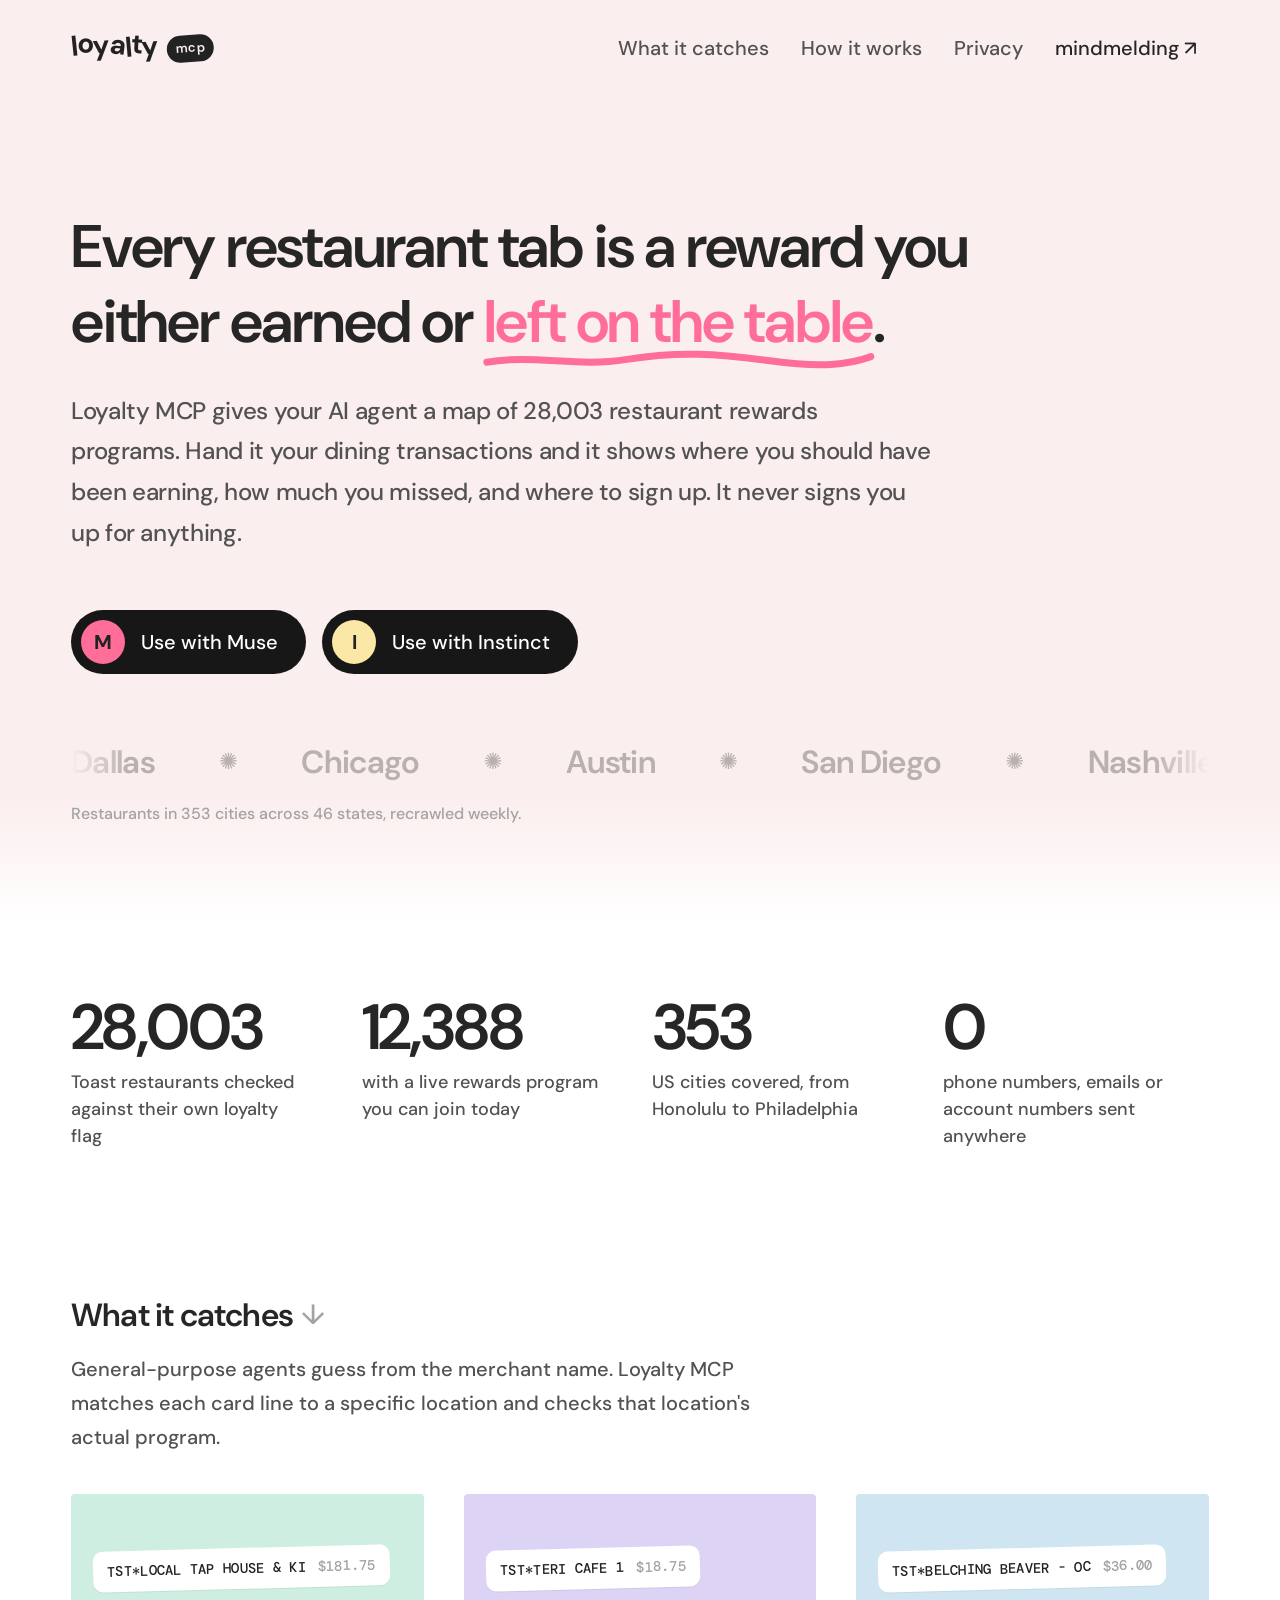
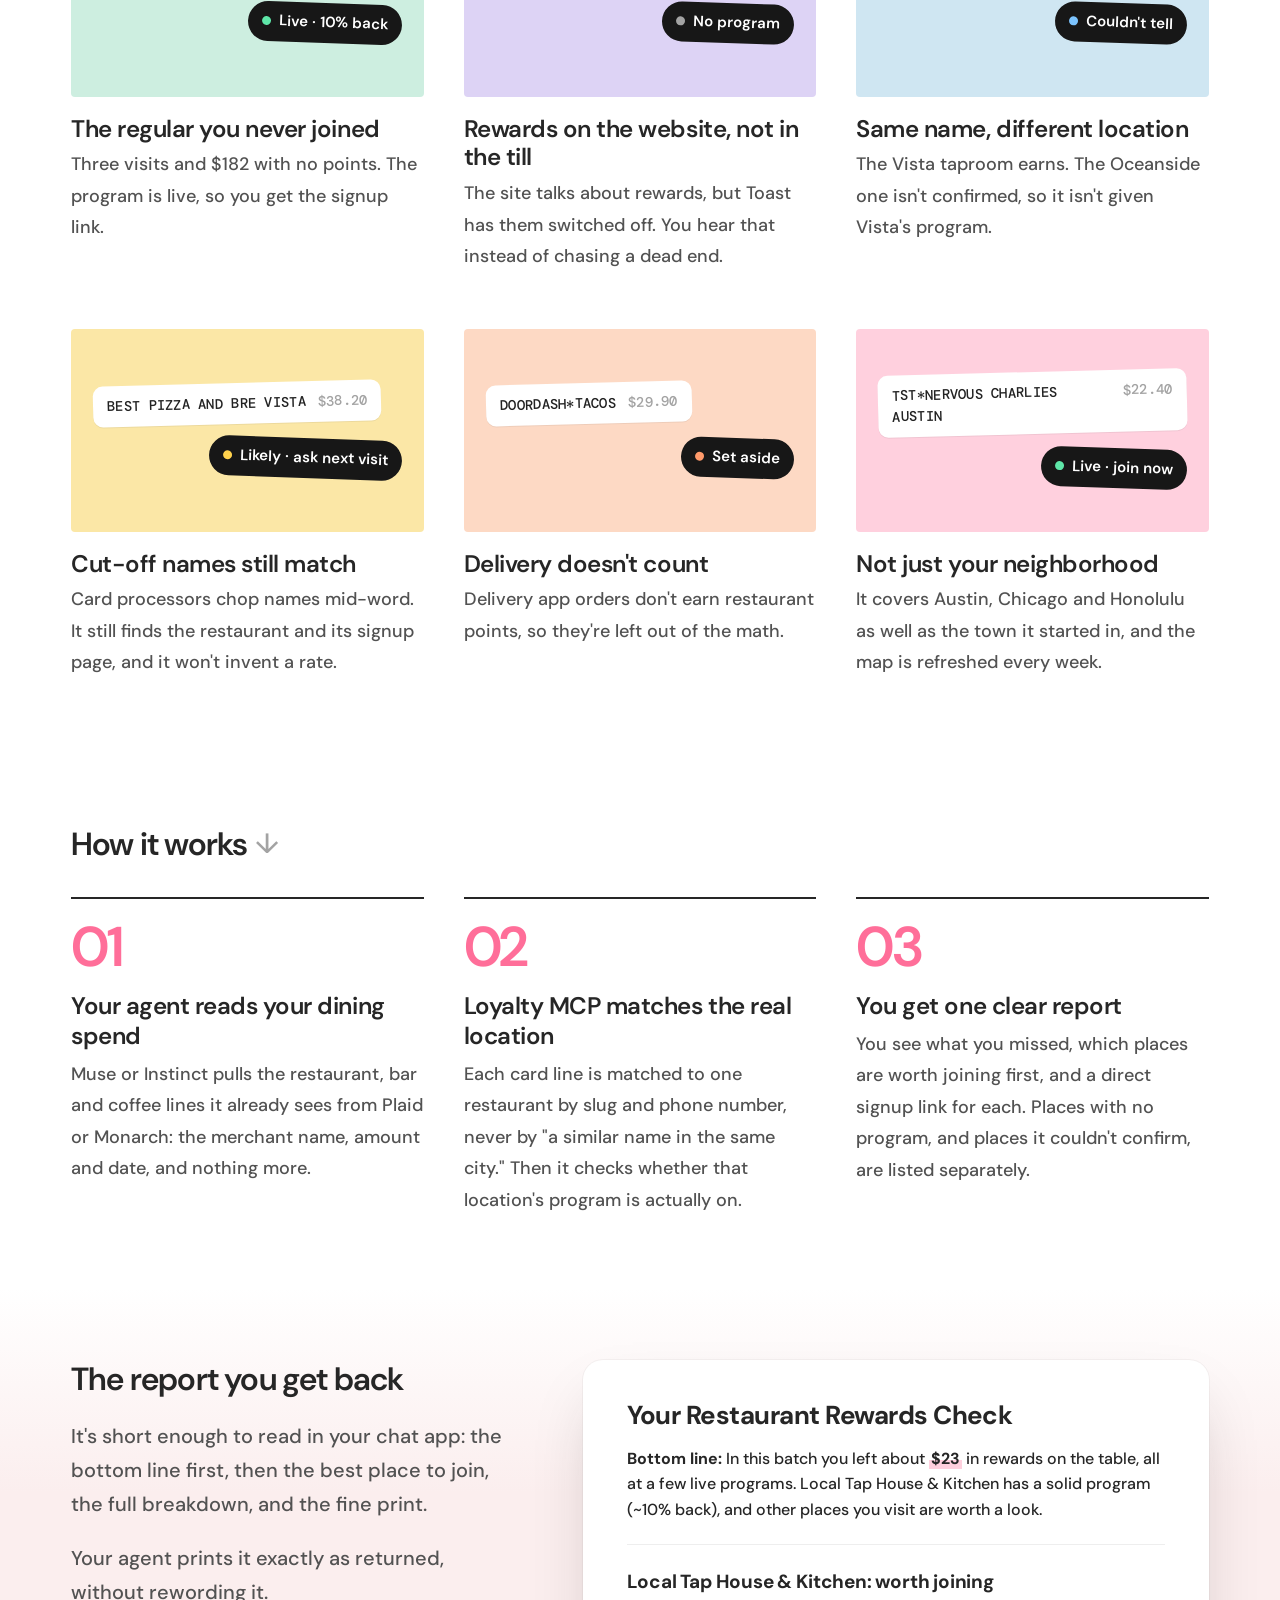
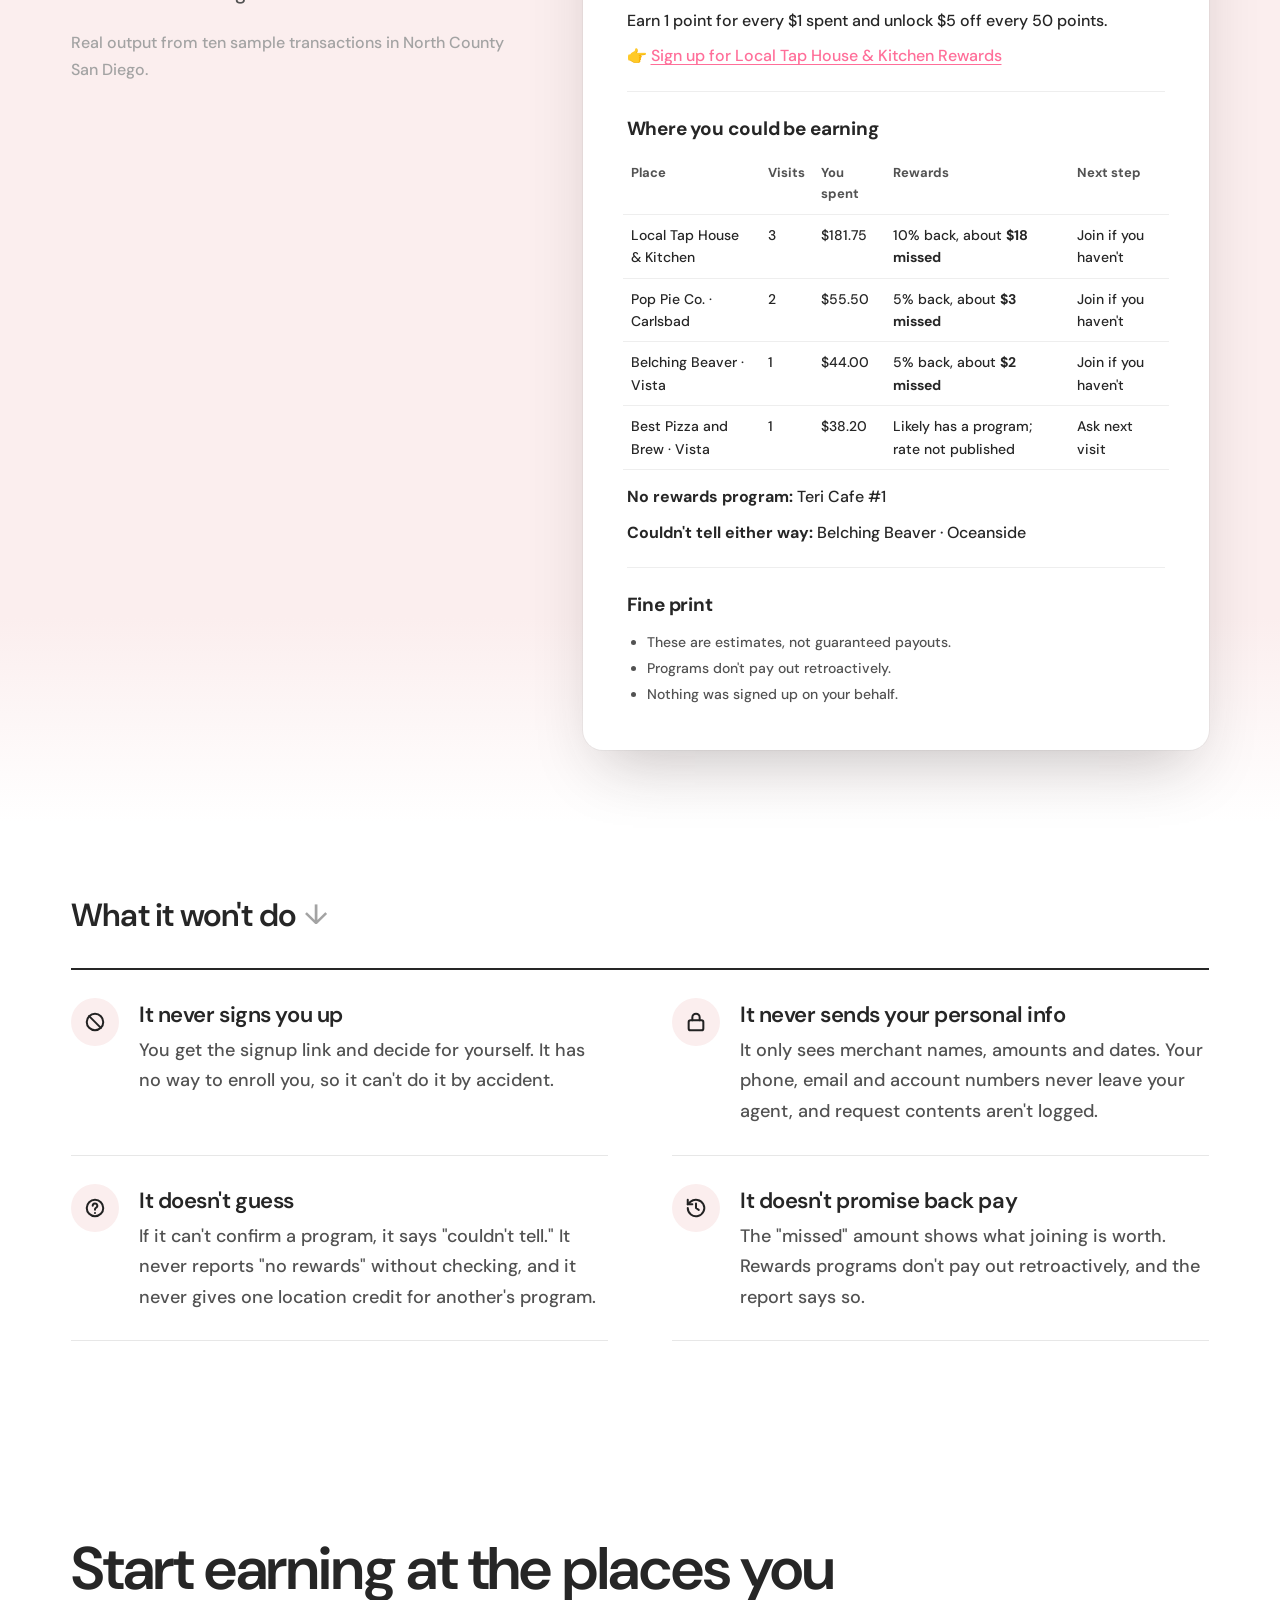
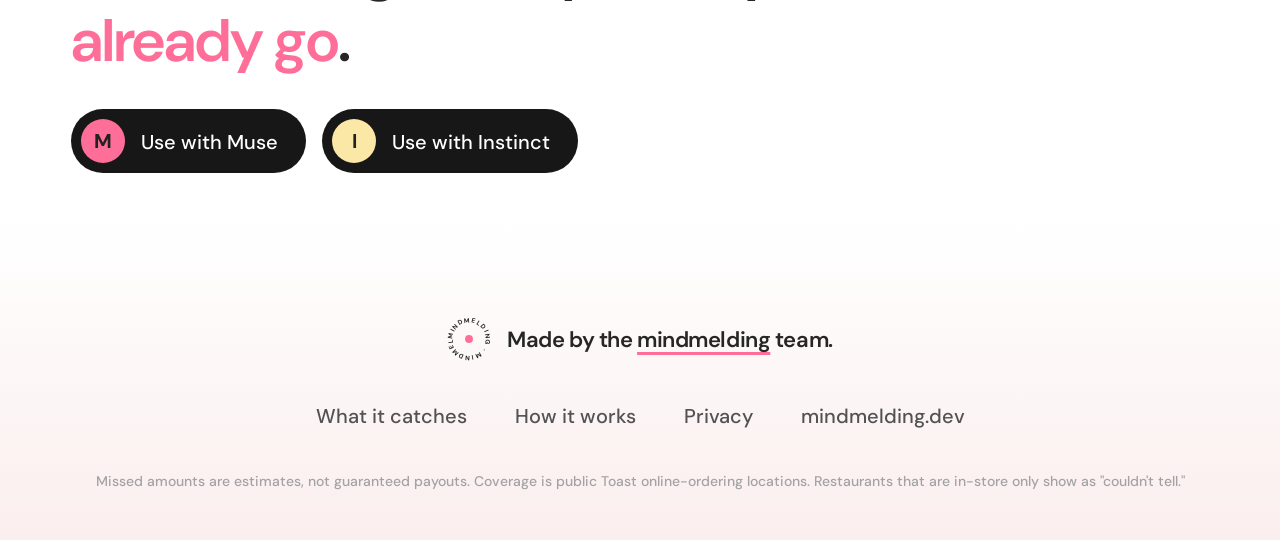
==== lmcp/index.html @ a3ae3e7c "Serve the Loyalty MCP marketing page at /lmcp Adds lmcp/index.html (copied from mindmelding/loyalty-" ====
<!DOCTYPE html>
<html lang="en">
<head>
<meta charset="UTF-8">
<meta name="viewport" content="width=device-width, initial-scale=1.0">
<title>Loyalty MCP · Find the rewards you're missing</title>
<meta name="description" content="Loyalty MCP lets Muse and Instinct check your restaurant spend against 28,003 rewards programs. You see what you missed and where to join, and nothing gets signed up for you.">
<meta property="og:type" content="website">
<meta property="og:title" content="Loyalty MCP · Find the rewards you're missing">
<meta property="og:description" content="Your AI agent checks your dining spend against 28,003 restaurant rewards programs and tells you where you should have been earning.">
<meta property="og:site_name" content="Loyalty MCP by mindmelding">
<meta name="twitter:card" content="summary">
<link rel="icon" href="data:image/svg+xml,%3Csvg xmlns='http://www.w3.org/2000/svg' viewBox='0 0 64 64'%3E%3Ccircle cx='32' cy='32' r='30' fill='%23ff6e99'/%3E%3Cpath d='M20 34l8 8 16-18' stroke='%23222' stroke-width='6' fill='none' stroke-linecap='round' stroke-linejoin='round'/%3E%3C/svg%3E">
<link rel="preconnect" href="https://fonts.googleapis.com">
<link rel="preconnect" href="https://fonts.gstatic.com" crossorigin>
<link href="https://fonts.googleapis.com/css2?family=DM+Mono:wght@500&family=DM+Sans:opsz,wght@9..40,400;9..40,500;9..40,600;9..40,700&display=swap" rel="stylesheet">
<style>
  :root {
    --blush: #fbeeee;
    --hotpink: #ff6e99;
    --ink: #222222;
    --ink-900: #171717;
    --ink-800: #262626;
    --ink-600: #525252;
    --ink-400: #a3a3a3;
    --paper: #ffffff;
    --mint: #cdeee0;
    --lilac: #ddd3f5;
    --sky: #cfe6f2;
    --butter: #fbe7a6;
    --peach: #fdd9c4;
    --rose: #ffd0de;
    --wrap: 1170px;
    --radius-card: 20px;
    --ease: cubic-bezier(.2, .7, .2, 1);
  }

  *, *::before, *::after { box-sizing: border-box; }
  html { -webkit-text-size-adjust: 100%; scroll-behavior: smooth; }
  body {
    margin: 0;
    font-family: "DM Sans", system-ui, sans-serif;
    font-weight: 500;
    line-height: 1.5;
    color: var(--ink-600);
    background: var(--paper);
    min-height: 100vh;
    display: flex;
    flex-direction: column;
    overflow-x: hidden;
  }
  h1, h2, h3, h4, p, ul, ol, figure { margin: 0; }
  ul, ol { padding: 0; list-style: none; }
  a { color: inherit; text-decoration: none; }
  button { font: inherit; color: inherit; background: none; border: 0; padding: 0; cursor: pointer; }
  img, svg { display: block; }
  :focus-visible { outline: 3px solid var(--hotpink); outline-offset: 3px; border-radius: 6px; }

  .wrap { width: 100%; max-width: var(--wrap); margin: 0 auto; padding: 0 16px; }
  .sr-only { position: absolute; width: 1px; height: 1px; overflow: hidden; clip: rect(0 0 0 0); white-space: nowrap; }

  /* ---------- Header ---------- */
  .site-header { background: var(--blush); position: relative; z-index: 10; }
  .site-header .wrap { display: flex; justify-content: space-between; align-items: center; padding-top: 32px; padding-bottom: 32px; }

  .brand { display: inline-flex; align-items: baseline; gap: 10px; color: var(--ink); }
  .brand-word { display: inline-flex; font-weight: 700; font-size: 28px; letter-spacing: -0.03em; line-height: 1; }
  .brand-word span { display: inline-block; transition: transform .35s var(--ease); }
  .brand-word span:nth-child(1) { transform: rotate(-6deg) translateY(1px); }
  .brand-word span:nth-child(2) { transform: rotate(4deg) translateY(-2px); }
  .brand-word span:nth-child(3) { transform: rotate(-3deg); }
  .brand-word span:nth-child(4) { transform: rotate(7deg) translateY(-1px); }
  .brand-word span:nth-child(5) { transform: rotate(-5deg) translateY(2px); }
  .brand-word span:nth-child(6) { transform: rotate(3deg) translateY(-2px); }
  .brand-word span:nth-child(7) { transform: rotate(-4deg); }
  .brand:hover .brand-word span { transform: none; }
  .brand-tag {
    font-size: 13px; font-weight: 600; letter-spacing: .02em;
    background: var(--ink); color: var(--blush);
    padding: 3px 9px 4px; border-radius: 999px; transform: rotate(-4deg) translateY(-3px);
  }

  .nav ul { display: flex; gap: 8px; }
  .nav a { display: block; font-size: 20px; line-height: 1.6; padding: 0 12px; transition: color .2s; }
  .nav a:hover { color: var(--ink-800); }
  .nav .nav-mm { color: var(--ink-800); }
  @media (max-width: 860px) {
    .nav li:not(.keep) { display: none; }
    .nav a { font-size: 18px; padding: 0 4px; }
    .brand-word { font-size: 24px; }
  }

  /* ---------- Hero ---------- */
  .hero {
    background: linear-gradient(to bottom, var(--blush), var(--blush) 85%, var(--paper));
    color: var(--ink-900);
    padding: 48px 0 64px;
  }
  @media (min-width: 768px) { .hero { padding: 112px 0 96px; } }

  .hero h1 {
    font-size: clamp(34px, 5.4vw, 60px);
    font-weight: 600;
    color: var(--ink-800);
    line-height: 1.25;
    letter-spacing: -0.02em;
    margin-bottom: 24px;
    max-width: 1020px;
  }
  .pink { color: var(--hotpink); }
  .squiggle { position: relative; white-space: nowrap; }
  .squiggle svg { position: absolute; left: 0; right: 0; bottom: -0.12em; width: 100%; height: .28em; overflow: visible; }
  .squiggle path { stroke: var(--hotpink); stroke-width: 5; fill: none; stroke-linecap: round; stroke-dasharray: 600; stroke-dashoffset: 600; animation: draw 1.4s .6s var(--ease) forwards; }
  @keyframes draw { to { stroke-dashoffset: 0; } }

  .hero-lede {
    font-size: clamp(18px, 2vw, 24px);
    line-height: 1.7;
    letter-spacing: -0.015em;
    color: var(--ink-600);
    max-width: 860px;
    margin-bottom: 48px;
  }
  @media (min-width: 768px) { .hero h1 { margin-bottom: 32px; } .hero-lede { margin-bottom: 56px; } }

  .cta-row { display: flex; flex-wrap: wrap; gap: 16px; }

  /* Pill button with a round badge. On hover an arrow slides through the badge. */
  .pill {
    display: inline-flex; align-items: center;
    background: var(--ink-900); color: #fff;
    font-size: 20px; line-height: 1;
    padding: 10px 28px 10px 10px;
    border-radius: 999px;
    transition: background-color .2s, transform .2s var(--ease);
  }
  .pill:hover { background: var(--ink-800); }
  .pill:active { transform: scale(.98); }
  .pill-badge {
    position: relative; overflow: hidden;
    width: 44px; height: 44px; border-radius: 999px;
    display: grid; place-items: center;
    font-weight: 700; font-size: 20px; color: var(--ink);
    background: var(--hotpink);
    transition: background-color .3s ease;
    flex-shrink: 0;
  }
  .pill-badge.alt { background: var(--butter); }
  .pill-badge .letter { transition: opacity .25s, transform .3s var(--ease); }
  .pill-badge .arrow {
    position: absolute; top: 50%; left: -20px; transform: translateY(-50%);
    opacity: 0; transition: opacity .3s, left .3s var(--ease);
  }
  .pill-label { margin-left: 16px; margin-top: 1px; }
  @media (hover: hover) {
    .pill:hover .pill-badge { background: #fff; }
    .pill:hover .letter { opacity: 0; transform: translateX(16px); }
    .pill:hover .arrow { opacity: 1; left: 50%; transform: translate(-50%, -50%); }
  }
  .pill.ghost { background: transparent; color: var(--ink-800); box-shadow: inset 0 0 0 2px var(--ink-800); }
  .pill.ghost:hover { background: var(--ink-900); color: #fff; }

  /* ---------- Marquee ---------- */
  .marquee {
    margin-top: 64px;
    overflow: hidden;
    -webkit-mask-image: linear-gradient(to right, transparent, #000 5%, #000 95%, transparent);
            mask-image: linear-gradient(to right, transparent, #000 5%, #000 95%, transparent);
  }
  .marquee-track { display: flex; width: max-content; animation: marquee 60s linear infinite; }
  .marquee:hover .marquee-track { animation-play-state: paused; }
  .marquee-item {
    display: flex; align-items: center; gap: 64px; padding-right: 64px;
    font-size: clamp(22px, 2.6vw, 32px); font-weight: 600; letter-spacing: -0.02em;
    color: var(--ink); opacity: .3; white-space: nowrap;
  }
  .marquee-item::after { content: "✺"; font-size: .7em; }
  @keyframes marquee { to { transform: translateX(-50%); } }
  .marquee-caption { margin-top: 16px; font-size: 16px; color: var(--ink-400); }

  /* ---------- Section scaffolding ---------- */
  section { scroll-margin-top: 24px; }
  .section { padding: 48px 0; }
  @media (min-width: 768px) { .section { padding: 72px 0; } }
  .section-head { display: flex; align-items: center; margin-bottom: 32px; }
  .section-head h2, .h2 {
    font-size: clamp(28px, 3vw, 32px); font-weight: 600; color: var(--ink-800);
    line-height: 1.2; letter-spacing: -0.025em;
  }
  .bounce { font-size: 28px; color: var(--ink-400); margin-left: 8px; animation: arrow-bounce 1.5s infinite ease-in-out; }
  @keyframes arrow-bounce {
    0%, 10% { transform: translateY(0); } 25% { transform: translateY(-6px); } 40% { transform: translateY(3px); }
    55% { transform: translateY(-2px); } 65% { transform: translateY(1px); } 75%, 100% { transform: translateY(0); }
  }
  .section-sub { font-size: 20px; line-height: 1.7; max-width: 720px; margin: -16px 0 40px; }

  /* ---------- Stats ---------- */
  .stats { display: grid; grid-template-columns: repeat(2, 1fr); gap: 32px 24px; }
  @media (min-width: 900px) { .stats { grid-template-columns: repeat(4, 1fr); } }
  .stat-num { font-size: clamp(40px, 5vw, 64px); font-weight: 600; letter-spacing: -0.04em; color: var(--ink-800); line-height: 1.05; font-variant-numeric: tabular-nums; }
  .stat-num .pink { font-size: .6em; vertical-align: .55em; margin-left: 2px; }
  .stat-label { font-size: 18px; line-height: 1.5; margin-top: 8px; max-width: 240px; }

  /* ---------- Catch grid ---------- */
  .grid { display: grid; grid-template-columns: 1fr; gap: 56px 40px; }
  @media (min-width: 560px) { .grid { grid-template-columns: repeat(2, 1fr); } }
  @media (min-width: 960px) { .grid { grid-template-columns: repeat(3, 1fr); } }

  .card-art {
    aspect-ratio: 2 / 1.15;
    border-radius: 4px;
    padding: 22px;
    display: flex; flex-direction: column; justify-content: center; gap: 14px;
    margin-bottom: 18px;
    transition: transform .2s ease-in-out, box-shadow .2s ease-in-out;
    position: relative; overflow: hidden;
  }
  @media (min-width: 768px) and (hover: hover) {
    .card:hover .card-art { transform: rotate(-3deg) scale(1.08); box-shadow: 0 25px 50px -12px rgba(0,0,0,.25); }
  }
  .bg-mint { background: var(--mint); } .bg-lilac { background: var(--lilac); } .bg-sky { background: var(--sky); }
  .bg-butter { background: var(--butter); } .bg-peach { background: var(--peach); } .bg-rose { background: var(--rose); }

  .swipe {
    font-family: "DM Mono", ui-monospace, monospace; font-size: 14px; letter-spacing: .02em;
    background: #fff; color: var(--ink); padding: 10px 14px; border-radius: 10px;
    box-shadow: 0 1px 0 rgba(0,0,0,.06);
    display: flex; justify-content: space-between; gap: 12px; align-self: flex-start; max-width: 100%;
    transform: rotate(-1.5deg);
  }
  .swipe .amt { color: var(--ink-400); }
  .verdict {
    align-self: flex-end;
    display: inline-flex; align-items: center; gap: 8px;
    background: var(--ink-900); color: #fff; font-size: 15px; font-weight: 600;
    padding: 8px 14px 9px; border-radius: 999px; transform: rotate(2deg);
  }
  .dot { width: 9px; height: 9px; border-radius: 99px; background: var(--hotpink); flex-shrink: 0; }
  .dot.live { background: #5ee6a8; } .dot.off { background: #a3a3a3; } .dot.unknown { background: #7cc4ff; }
  .dot.inferred { background: #ffd24d; } .dot.skip { background: #ff9a6b; }

  .card h3 { font-size: 24px; font-weight: 600; color: var(--ink-800); line-height: 1.2; letter-spacing: -0.02em; margin-bottom: 6px; }
  .card p { font-size: 18px; line-height: 1.75; }

  /* ---------- How it works ---------- */
  .steps { display: grid; gap: 40px; grid-template-columns: 1fr; counter-reset: step; }
  @media (min-width: 900px) { .steps { grid-template-columns: repeat(3, 1fr); } }
  .step { border-top: 2px solid var(--ink-800); padding-top: 20px; }
  .step-n { font-size: 56px; font-weight: 600; color: var(--hotpink); letter-spacing: -0.04em; line-height: 1; margin-bottom: 16px; }
  .step h3 { font-size: 24px; font-weight: 600; color: var(--ink-800); letter-spacing: -0.02em; margin-bottom: 8px; line-height: 1.25; }
  .step p { font-size: 18px; line-height: 1.75; }

  /* ---------- Report preview ---------- */
  .report-band { background: linear-gradient(to bottom, var(--paper), var(--blush) 18%, var(--blush) 82%, var(--paper)); }
  .report-layout { display: grid; gap: 48px; align-items: start; grid-template-columns: 1fr; }
  .report-layout > * { min-width: 0; }
  @media (min-width: 980px) { .report-layout { grid-template-columns: 5fr 7fr; gap: 64px; } }
  .report-copy .h2 { margin-bottom: 20px; }
  .report-copy p { font-size: 20px; line-height: 1.7; margin-bottom: 20px; }
  .report-copy .note { font-size: 16px; color: var(--ink-400); }
  @media (min-width: 980px) { .report-copy { position: sticky; top: 40px; } }

  .paper {
    background: #fff; border-radius: var(--radius-card);
    padding: 28px 24px; color: var(--ink-800);
    box-shadow: 0 30px 60px -20px rgba(34,34,34,.25), 0 0 0 1px rgba(34,34,34,.04);
    transform: rotate(1deg);
    font-size: 16px; line-height: 1.6;
  }
  @media (min-width: 640px) { .paper { padding: 40px 44px; } }
  .paper h4 { font-size: 26px; font-weight: 700; letter-spacing: -0.02em; margin-bottom: 14px; line-height: 1.2; }
  .paper h5 { font-size: 19px; font-weight: 700; margin: 0 0 10px; letter-spacing: -0.01em; }
  .paper p { margin-bottom: 10px; }
  .paper hr { border: 0; border-top: 1px solid #eee; margin: 22px 0; }
  .paper a { color: var(--hotpink); text-decoration: underline; text-underline-offset: 3px; }
  .paper ul { list-style: disc; padding-left: 20px; }
  .paper li { margin-bottom: 4px; }
  .paper .muted { color: var(--ink-600); font-size: 14px; }
  .table-scroll { overflow-x: auto; margin: 0 -4px 14px; }
  .paper table { border-collapse: collapse; width: 100%; font-size: 14px; min-width: 520px; }
  .paper th, .paper td { text-align: left; padding: 9px 8px; border-bottom: 1px solid #eee; vertical-align: top; }
  .paper th { font-weight: 700; color: var(--ink-600); font-size: 13px; }
  .paper td.num { font-variant-numeric: tabular-nums; white-space: nowrap; }
  .hl { background: linear-gradient(transparent 55%, var(--rose) 55%); padding: 0 2px; }

  /* ---------- Principles ---------- */
  .principles { display: grid; grid-template-columns: 1fr; gap: 0; border-top: 2px solid var(--ink-800); }
  @media (min-width: 800px) { .principles { grid-template-columns: repeat(2, 1fr); column-gap: 64px; } }
  .principle { display: flex; gap: 20px; padding: 28px 0; border-bottom: 1px solid #e7e7e7; }
  .principle-icon {
    width: 48px; height: 48px; border-radius: 999px; flex-shrink: 0;
    display: grid; place-items: center; background: var(--blush); color: var(--ink);
  }
  .principle h3 { font-size: 22px; font-weight: 600; color: var(--ink-800); letter-spacing: -0.02em; margin-bottom: 4px; }
  .principle p { font-size: 18px; line-height: 1.7; }

  /* ---------- Closing CTA ---------- */
  .closing { text-align: left; padding: 72px 0 32px; }
  @media (min-width: 768px) { .closing { padding: 120px 0 48px; } }
  .closing h2 {
    font-size: clamp(34px, 5.4vw, 60px); font-weight: 600; color: var(--ink-800);
    line-height: 1.2; letter-spacing: -0.02em; margin-bottom: 32px; max-width: 900px;
  }

  /* ---------- Footer ---------- */
  .site-footer { background: linear-gradient(to bottom, var(--paper), var(--blush)); padding: 96px 0 48px; margin-top: auto; }
  .made-by { display: flex; align-items: center; gap: 16px; flex-wrap: wrap; margin-bottom: 40px; }
  @media (min-width: 768px) { .made-by { justify-content: center; } }
  .spin { animation: spin 15s linear infinite; }
  @keyframes spin { to { transform: rotate(360deg); } }
  .made-by p { font-size: 22px; color: var(--ink-800); font-weight: 600; letter-spacing: -0.02em; }
  .made-by a { text-decoration: underline; text-decoration-color: var(--hotpink); text-decoration-thickness: 3px; text-underline-offset: 5px; transition: color .2s; }
  .made-by a:hover { color: var(--hotpink); }
  .foot-links { display: flex; flex-direction: column; gap: 20px; }
  @media (min-width: 768px) { .foot-links { flex-direction: row; justify-content: center; gap: 0; } }
  .foot-links a { font-size: 20px; transition: color .2s; }
  @media (min-width: 768px) { .foot-links a { padding: 0 24px; } }
  .foot-links a:hover { color: #000; }
  .fine { margin-top: 40px; font-size: 14px; color: var(--ink-400); }
  @media (min-width: 768px) { .fine { text-align: center; } }

  /* ---------- Scroll to top ---------- */
  .to-top {
    position: fixed; bottom: 32px; right: 32px; z-index: 20;
    width: 48px; height: 48px; border-radius: 999px;
    background: #000; color: #e5e5e5;
    display: grid; place-items: center;
    opacity: 0; pointer-events: none; transform: translateY(8px);
    transition: opacity .3s, transform .3s var(--ease), box-shadow .2s, color .2s;
  }
  .to-top.show { opacity: 1; pointer-events: auto; transform: none; }
  .to-top:hover { color: #fff; box-shadow: 0 4px 6px -1px rgba(0,0,0,.25); }
  @media (max-width: 600px) { .to-top { bottom: 16px; right: 16px; } }

  /* ---------- Modal ---------- */
  dialog.modal {
    width: min(640px, calc(100vw - 32px));
    max-height: calc(100vh - 48px);
    padding: 0; border: 0; border-radius: 28px;
    background: var(--blush); color: var(--ink-600);
    box-shadow: 0 40px 80px -20px rgba(0,0,0,.45);
    overflow: auto;
  }
  dialog.modal::backdrop { background: rgba(23,23,23,.55); backdrop-filter: blur(3px); }
  dialog.modal[open] { animation: pop .35s var(--ease); }
  dialog.modal[open]::backdrop { animation: fade .3s ease; }
  @keyframes pop { from { opacity: 0; transform: translateY(24px) scale(.97); } }
  @keyframes fade { from { opacity: 0; } }

  .modal-inner { padding: 28px 22px 26px; position: relative; }
  @media (min-width: 640px) { .modal-inner { padding: 40px 40px 36px; } }
  .modal-close {
    position: absolute; top: 18px; right: 18px;
    width: 44px; height: 44px; border-radius: 999px;
    background: var(--ink-900); color: #fff; display: grid; place-items: center;
    transition: transform .3s var(--ease), background-color .2s;
  }
  .modal-close:hover { transform: rotate(90deg); background: var(--ink-800); }
  .modal-kicker { display: inline-flex; align-items: center; gap: 12px; margin-bottom: 18px; padding-right: 52px; }
  .modal-kicker .pill-badge { width: 40px; height: 40px; font-size: 18px; }
  .modal-kicker span.k { font-size: 16px; font-weight: 600; color: var(--ink-600); }
  .modal h2 { font-size: clamp(30px, 5vw, 40px); font-weight: 600; color: var(--ink-800); letter-spacing: -0.025em; line-height: 1.15; margin-bottom: 12px; padding-right: 48px; }
  .modal-lede { font-size: 18px; line-height: 1.7; margin-bottom: 24px; }
  .modal-steps { display: grid; gap: 10px; margin-bottom: 24px; counter-reset: ms; }
  .modal-steps li { display: flex; gap: 12px; align-items: baseline; font-size: 17px; line-height: 1.5; color: var(--ink-800); }
  .modal-steps li::before {
    counter-increment: ms; content: counter(ms);
    width: 26px; height: 26px; border-radius: 99px; flex-shrink: 0;
    display: inline-grid; place-items: center; font-size: 14px; font-weight: 700;
    background: var(--hotpink); color: var(--ink); transform: translateY(-1px);
  }
  .prompt-box {
    background: #fff; border-radius: 18px; padding: 18px 18px 16px;
    box-shadow: 0 0 0 1px rgba(34,34,34,.06);
    margin-bottom: 20px;
  }
  .prompt-head { display: flex; justify-content: space-between; align-items: center; margin-bottom: 10px; }
  .prompt-head span { font-size: 13px; font-weight: 600; letter-spacing: .06em; text-transform: uppercase; color: var(--ink-400); }
  .prompt-text {
    font-family: "DM Mono", ui-monospace, monospace; font-size: 14px; line-height: 1.7;
    color: var(--ink-800); white-space: pre-wrap; margin: 0;
    max-height: 220px; overflow: auto;
  }
  .modal-actions { display: flex; flex-wrap: wrap; gap: 12px; align-items: center; }
  .modal-actions .pill { font-size: 18px; }
  .copy-status { font-size: 15px; color: var(--ink-600); min-height: 1.5em; }
  .pill.copied .pill-badge { background: #5ee6a8; }
  .modal-foot { margin-top: 20px; font-size: 14px; color: var(--ink-400); line-height: 1.6; }

  /* ---------- Reveal on scroll ---------- */
  .js .reveal { opacity: 0; transform: translateY(24px); transition: opacity .8s var(--ease), transform .8s var(--ease); }
  .js .reveal.in { opacity: 1; transform: none; }

  @media (prefers-reduced-motion: reduce) {
    *, *::before, *::after { animation-duration: .01ms !important; animation-iteration-count: 1 !important; transition-duration: .01ms !important; }
    .marquee-track { animation: none; }
    .squiggle path { stroke-dashoffset: 0; }
    .js .reveal { opacity: 1; transform: none; }
  }
</style>
</head>
<body>
<script>document.documentElement.classList.add('js');</script>

<header class="site-header">
  <div class="wrap">
    <a href="./" class="brand" aria-label="Loyalty MCP home">
      <span class="brand-word" aria-hidden="true"><span>l</span><span>o</span><span>y</span><span>a</span><span>l</span><span>t</span><span>y</span></span>
      <span class="brand-tag">mcp</span>
    </a>
    <nav class="nav" aria-label="Main">
      <ul>
        <li><a href="#catches">What it catches</a></li>
        <li><a href="#how">How it works</a></li>
        <li><a href="#promises">Privacy</a></li>
        <li class="keep"><a class="nav-mm" href="https://mindmelding.dev" target="_blank" rel="noopener">mindmelding ↗</a></li>
      </ul>
    </nav>
  </div>
</header>

<main>
  <!-- Hero -->
  <section class="hero">
    <div class="wrap">
      <h1 class="reveal">
        Every restaurant tab is a reward you either earned or
        <span class="pink squiggle">left on the table<svg viewBox="0 0 300 12" preserveAspectRatio="none" aria-hidden="true"><path d="M2 8 C 40 2, 70 12, 110 6 S 180 2, 220 7 S 280 10, 298 4"/></svg></span>.
      </h1>
      <p class="hero-lede reveal" style="transition-delay:.1s">
        Loyalty MCP gives your AI agent a map of 28,003 restaurant rewards programs. Hand it your dining transactions and it shows where you should have been earning, how much you missed, and where to sign up. It never signs you up for anything.
      </p>
      <div class="cta-row reveal" style="transition-delay:.2s">
        <button class="pill" type="button" data-agent="muse">
          <span class="pill-badge"><span class="letter">M</span><svg class="arrow" width="20" height="20" viewBox="0 0 24 24" fill="none" stroke="currentColor" stroke-width="2.5" stroke-linecap="round" stroke-linejoin="round" aria-hidden="true"><path d="M5 12h14M13 6l6 6-6 6"/></svg></span>
          <span class="pill-label">Use with Muse</span>
        </button>
        <button class="pill" type="button" data-agent="instinct">
          <span class="pill-badge alt"><span class="letter">I</span><svg class="arrow" width="20" height="20" viewBox="0 0 24 24" fill="none" stroke="currentColor" stroke-width="2.5" stroke-linecap="round" stroke-linejoin="round" aria-hidden="true"><path d="M5 12h14M13 6l6 6-6 6"/></svg></span>
          <span class="pill-label">Use with Instinct</span>
        </button>
      </div>

      <div class="marquee reveal" style="transition-delay:.3s" aria-hidden="true">
        <div class="marquee-track" id="marquee-track"></div>
      </div>
      <p class="marquee-caption reveal" style="transition-delay:.35s">Restaurants in 353 cities across 46 states, recrawled weekly.</p>
    </div>
  </section>

  <!-- Stats -->
  <section class="section" aria-label="Coverage">
    <div class="wrap">
      <div class="stats">
        <div class="reveal"><div class="stat-num">28,003</div><p class="stat-label">Toast restaurants checked against their own loyalty flag</p></div>
        <div class="reveal" style="transition-delay:.08s"><div class="stat-num">12,388</div><p class="stat-label">with a live rewards program you can join today</p></div>
        <div class="reveal" style="transition-delay:.16s"><div class="stat-num">353</div><p class="stat-label">US cities covered, from Honolulu to Philadelphia</p></div>
        <div class="reveal" style="transition-delay:.24s"><div class="stat-num">0</div><p class="stat-label">phone numbers, emails or account numbers sent anywhere</p></div>
      </div>
    </div>
  </section>

  <!-- What it catches -->
  <section class="section" id="catches">
    <div class="wrap">
      <div class="section-head reveal">
        <h2>What it catches</h2>
        <span class="bounce" aria-hidden="true">↓</span>
      </div>
      <p class="section-sub reveal">General-purpose agents guess from the merchant name. Loyalty MCP matches each card line to a specific location and checks that location's actual program.</p>

      <div class="grid">
        <article class="card reveal">
          <div class="card-art bg-mint">
            <div class="swipe"><span>TST*LOCAL TAP HOUSE &amp; KI</span><span class="amt">$181.75</span></div>
            <div class="verdict"><span class="dot live"></span>Live · 10% back</div>
          </div>
          <h3>The regular you never joined</h3>
          <p>Three visits and $182 with no points. The program is live, so you get the signup link.</p>
        </article>

        <article class="card reveal" style="transition-delay:.08s">
          <div class="card-art bg-lilac">
            <div class="swipe"><span>TST*TERI CAFE 1</span><span class="amt">$18.75</span></div>
            <div class="verdict"><span class="dot off"></span>No program</div>
          </div>
          <h3>Rewards on the website, not in the till</h3>
          <p>The site talks about rewards, but Toast has them switched off. You hear that instead of chasing a dead end.</p>
        </article>

        <article class="card reveal" style="transition-delay:.16s">
          <div class="card-art bg-sky">
            <div class="swipe"><span>TST*BELCHING BEAVER - OC</span><span class="amt">$36.00</span></div>
            <div class="verdict"><span class="dot unknown"></span>Couldn't tell</div>
          </div>
          <h3>Same name, different location</h3>
          <p>The Vista taproom earns. The Oceanside one isn't confirmed, so it isn't given Vista's program.</p>
        </article>

        <article class="card reveal">
          <div class="card-art bg-butter">
            <div class="swipe"><span>BEST PIZZA AND BRE VISTA</span><span class="amt">$38.20</span></div>
            <div class="verdict"><span class="dot inferred"></span>Likely · ask next visit</div>
          </div>
          <h3>Cut-off names still match</h3>
          <p>Card processors chop names mid-word. It still finds the restaurant and its signup page, and it won't invent a rate.</p>
        </article>

        <article class="card reveal" style="transition-delay:.08s">
          <div class="card-art bg-peach">
            <div class="swipe"><span>DOORDASH*TACOS</span><span class="amt">$29.90</span></div>
            <div class="verdict"><span class="dot skip"></span>Set aside</div>
          </div>
          <h3>Delivery doesn't count</h3>
          <p>Delivery app orders don't earn restaurant points, so they're left out of the math.</p>
        </article>

        <article class="card reveal" style="transition-delay:.16s">
          <div class="card-art bg-rose">
            <div class="swipe"><span>TST*NERVOUS CHARLIES AUSTIN</span><span class="amt">$22.40</span></div>
            <div class="verdict"><span class="dot live"></span>Live · join now</div>
          </div>
          <h3>Not just your neighborhood</h3>
          <p>It covers Austin, Chicago and Honolulu as well as the town it started in, and the map is refreshed every week.</p>
        </article>
      </div>
    </div>
  </section>

  <!-- How it works -->
  <section class="section" id="how">
    <div class="wrap">
      <div class="section-head reveal">
        <h2>How it works</h2>
        <span class="bounce" aria-hidden="true">↓</span>
      </div>
      <ol class="steps">
        <li class="step reveal">
          <div class="step-n">01</div>
          <h3>Your agent reads your dining spend</h3>
          <p>Muse or Instinct pulls the restaurant, bar and coffee lines it already sees from Plaid or Monarch: the merchant name, amount and date, and nothing more.</p>
        </li>
        <li class="step reveal" style="transition-delay:.08s">
          <div class="step-n">02</div>
          <h3>Loyalty MCP matches the real location</h3>
          <p>Each card line is matched to one restaurant by slug and phone number, never by "a similar name in the same city." Then it checks whether that location's program is actually on.</p>
        </li>
        <li class="step reveal" style="transition-delay:.16s">
          <div class="step-n">03</div>
          <h3>You get one clear report</h3>
          <p>You see what you missed, which places are worth joining first, and a direct signup link for each. Places with no program, and places it couldn't confirm, are listed separately.</p>
        </li>
      </ol>
    </div>
  </section>

  <!-- Report preview -->
  <section class="section report-band" aria-labelledby="report-title">
    <div class="wrap report-layout">
      <div class="report-copy reveal">
        <h2 class="h2" id="report-title">The report you get back</h2>
        <p>It's short enough to read in your chat app: the bottom line first, then the best place to join, the full breakdown, and the fine print.</p>
        <p>Your agent prints it exactly as returned, without rewording it.</p>
        <p class="note">Real output from ten sample transactions in North County San Diego.</p>
      </div>

      <figure class="paper reveal" style="transition-delay:.1s" aria-label="Example rewards report">
        <h4>Your Restaurant Rewards Check</h4>
        <p><strong>Bottom line:</strong> In this batch you left about <strong class="hl">$23</strong> in rewards on the table, all at a few live programs. Local Tap House &amp; Kitchen has a solid program (~10% back), and other places you visit are worth a look.</p>
        <hr>
        <h5>Local Tap House &amp; Kitchen: worth joining</h5>
        <p>Earn 1 point for every $1 spent and unlock $5 off every 50 points.</p>
        <p>👉 <a href="https://www.toasttab.com/local-tap-house-kitchen/rewardsSignup" target="_blank" rel="noopener">Sign up for Local Tap House &amp; Kitchen Rewards</a></p>
        <hr>
        <h5>Where you could be earning</h5>
        <div class="table-scroll">
          <table>
            <thead><tr><th>Place</th><th>Visits</th><th>You spent</th><th>Rewards</th><th>Next step</th></tr></thead>
            <tbody>
              <tr><td>Local Tap House &amp; Kitchen</td><td class="num">3</td><td class="num">$181.75</td><td>10% back, about <strong>$18 missed</strong></td><td>Join if you haven't</td></tr>
              <tr><td>Pop Pie Co. · Carlsbad</td><td class="num">2</td><td class="num">$55.50</td><td>5% back, about <strong>$3 missed</strong></td><td>Join if you haven't</td></tr>
              <tr><td>Belching Beaver · Vista</td><td class="num">1</td><td class="num">$44.00</td><td>5% back, about <strong>$2 missed</strong></td><td>Join if you haven't</td></tr>
              <tr><td>Best Pizza and Brew · Vista</td><td class="num">1</td><td class="num">$38.20</td><td>Likely has a program; rate not published</td><td>Ask next visit</td></tr>
            </tbody>
          </table>
        </div>
        <p><strong>No rewards program:</strong> Teri Cafe #1</p>
        <p><strong>Couldn't tell either way:</strong> Belching Beaver · Oceanside</p>
        <hr>
        <h5>Fine print</h5>
        <ul class="muted">
          <li>These are estimates, not guaranteed payouts.</li>
          <li>Programs don't pay out retroactively.</li>
          <li>Nothing was signed up on your behalf.</li>
        </ul>
      </figure>
    </div>
  </section>

  <!-- Promises -->
  <section class="section" id="promises">
    <div class="wrap">
      <div class="section-head reveal">
        <h2>What it won't do</h2>
        <span class="bounce" aria-hidden="true">↓</span>
      </div>
      <div class="principles">
        <div class="principle reveal">
          <span class="principle-icon" aria-hidden="true"><svg width="22" height="22" viewBox="0 0 24 24" fill="none" stroke="currentColor" stroke-width="2.2" stroke-linecap="round" stroke-linejoin="round"><circle cx="12" cy="12" r="9"/><path d="M5.6 5.6l12.8 12.8"/></svg></span>
          <div><h3>It never signs you up</h3><p>You get the signup link and decide for yourself. It has no way to enroll you, so it can't do it by accident.</p></div>
        </div>
        <div class="principle reveal" style="transition-delay:.08s">
          <span class="principle-icon" aria-hidden="true"><svg width="22" height="22" viewBox="0 0 24 24" fill="none" stroke="currentColor" stroke-width="2.2" stroke-linecap="round" stroke-linejoin="round"><rect x="4" y="10" width="16" height="11" rx="2"/><path d="M8 10V7a4 4 0 0 1 8 0v3"/></svg></span>
          <div><h3>It never sends your personal info</h3><p>It only sees merchant names, amounts and dates. Your phone, email and account numbers never leave your agent, and request contents aren't logged.</p></div>
        </div>
        <div class="principle reveal">
          <span class="principle-icon" aria-hidden="true"><svg width="22" height="22" viewBox="0 0 24 24" fill="none" stroke="currentColor" stroke-width="2.2" stroke-linecap="round" stroke-linejoin="round"><circle cx="12" cy="12" r="9"/><path d="M9.5 9.5a2.5 2.5 0 1 1 3.5 2.3c-.6.3-1 .9-1 1.6V14M12 17.5v.01"/></svg></span>
          <div><h3>It doesn't guess</h3><p>If it can't confirm a program, it says "couldn't tell." It never reports "no rewards" without checking, and it never gives one location credit for another's program.</p></div>
        </div>
        <div class="principle reveal" style="transition-delay:.08s">
          <span class="principle-icon" aria-hidden="true"><svg width="22" height="22" viewBox="0 0 24 24" fill="none" stroke="currentColor" stroke-width="2.2" stroke-linecap="round" stroke-linejoin="round"><path d="M3 12a9 9 0 1 0 3-6.7L3 8"/><path d="M3 3v5h5M12 7v5l3 2"/></svg></span>
          <div><h3>It doesn't promise back pay</h3><p>The "missed" amount shows what joining is worth. Rewards programs don't pay out retroactively, and the report says so.</p></div>
        </div>
      </div>
    </div>
  </section>

  <!-- Closing CTA -->
  <section class="closing">
    <div class="wrap">
      <h2 class="reveal">Start earning at the places you <span class="pink">already go</span>.</h2>
      <div class="cta-row reveal" style="transition-delay:.1s">
        <button class="pill" type="button" data-agent="muse">
          <span class="pill-badge"><span class="letter">M</span><svg class="arrow" width="20" height="20" viewBox="0 0 24 24" fill="none" stroke="currentColor" stroke-width="2.5" stroke-linecap="round" stroke-linejoin="round" aria-hidden="true"><path d="M5 12h14M13 6l6 6-6 6"/></svg></span>
          <span class="pill-label">Use with Muse</span>
        </button>
        <button class="pill" type="button" data-agent="instinct">
          <span class="pill-badge alt"><span class="letter">I</span><svg class="arrow" width="20" height="20" viewBox="0 0 24 24" fill="none" stroke="currentColor" stroke-width="2.5" stroke-linecap="round" stroke-linejoin="round" aria-hidden="true"><path d="M5 12h14M13 6l6 6-6 6"/></svg></span>
          <span class="pill-label">Use with Instinct</span>
        </button>
      </div>
    </div>
  </section>
</main>

<footer class="site-footer">
  <div class="wrap">
    <div class="made-by">
      <svg class="spin" width="44" height="44" viewBox="0 0 100 100" aria-hidden="true">
        <defs><path id="circ" d="M50 50 m-38 0 a38 38 0 1 1 76 0 a38 38 0 1 1 -76 0"/></defs>
        <text font-family="DM Sans, sans-serif" font-size="14.5" font-weight="700" letter-spacing="2" fill="#222"><textPath href="#circ">MINDMELDING · MINDMELDING ·</textPath></text>
        <circle cx="50" cy="50" r="9" fill="#ff6e99"/>
      </svg>
      <p>Made by the <a href="https://mindmelding.dev" target="_blank" rel="noopener">mindmelding</a> team.</p>
    </div>
    <ul class="foot-links">
      <li><a href="#catches">What it catches</a></li>
      <li><a href="#how">How it works</a></li>
      <li><a href="#promises">Privacy</a></li>
      <li><a href="https://mindmelding.dev" target="_blank" rel="noopener">mindmelding.dev</a></li>
    </ul>
    <p class="fine">Missed amounts are estimates, not guaranteed payouts. Coverage is public Toast online-ordering locations. Restaurants that are in-store only show as "couldn't tell."</p>
  </div>
</footer>

<button class="to-top" id="to-top" type="button" aria-label="Scroll to top">
  <svg width="20" height="20" viewBox="0 0 24 24" fill="none" stroke="currentColor" stroke-width="2.5" stroke-linecap="round" stroke-linejoin="round" aria-hidden="true"><path d="M12 19V5M6 11l6-6 6 6"/></svg>
</button>

<!-- Agent modal -->
<dialog class="modal" id="agent-modal" aria-labelledby="modal-title">
  <div class="modal-inner">
    <form method="dialog">
      <button class="modal-close" type="submit" aria-label="Close">
        <svg width="18" height="18" viewBox="0 0 24 24" fill="none" stroke="currentColor" stroke-width="2.8" stroke-linecap="round" aria-hidden="true"><path d="M6 6l12 12M18 6L6 18"/></svg>
      </button>
    </form>
    <div class="modal-kicker">
      <span class="pill-badge" id="modal-badge"><span class="letter">M</span></span>
      <span class="k">Loyalty MCP ×&nbsp;<span id="modal-agent-name">Muse</span></span>
    </div>
    <h2 id="modal-title">Use with Muse</h2>
    <p class="modal-lede" id="modal-lede"></p>
    <ol class="modal-steps">
      <li>Copy the prompt below.</li>
      <li id="modal-step-2">Paste it into a new chat.</li>
      <li>Read your report and join the programs you want.</li>
    </ol>
    <div class="prompt-box">
      <div class="prompt-head"><span>Prompt</span></div>
      <pre class="prompt-text" id="prompt-text"></pre>
    </div>
    <div class="modal-actions">
      <button class="pill" type="button" id="copy-btn">
        <span class="pill-badge"><svg width="20" height="20" viewBox="0 0 24 24" fill="none" stroke="currentColor" stroke-width="2.3" stroke-linecap="round" stroke-linejoin="round" aria-hidden="true"><rect x="9" y="9" width="11" height="11" rx="2"/><path d="M5 15V5a1 1 0 0 1 1-1h10"/></svg></span>
        <span class="pill-label" id="copy-label">Copy prompt</span>
      </button>
      <span class="copy-status" id="copy-status" role="status" aria-live="polite"></span>
    </div>
    <p class="modal-foot">Your agent sends merchant names, amounts and dates to Loyalty MCP. Nothing else is shared, and you aren't signed up for anything.</p>
  </div>
</dialog>

<script>
(function () {
  // Prompt copy is a placeholder until the final wording is settled (TBD).
  var AGENTS = {
    muse: {
      name: 'Muse',
      letter: 'M',
      badge: 'var(--hotpink)',
      lede: 'Paste this into Muse. It will go through your recent dining spend with Loyalty MCP and give you back your rewards report.',
      step2: 'Paste it into a new Muse chat.',
      prompt:
        'Check my restaurant rewards with Loyalty MCP.\n\n' +
        'Look at my restaurant, bar, brewery and coffee purchases from the last 90 days. ' +
        'For each one, send the full bank descriptor and merchant name exactly as they appear. Include bars, and leave delivery orders (DoorDash, Uber Eats, Grubhub) out.\n\n' +
        'Then show me the report_markdown it returns, exactly as written.\n\n' +
        "Don't sign me up for anything, and don't share my phone number, email or account numbers."
    },
    instinct: {
      name: 'Instinct',
      letter: 'I',
      badge: 'var(--butter)',
      lede: 'Paste this into Instinct. It will run your recent dining transactions through Loyalty MCP and give you back your rewards report.',
      step2: 'Paste it into a new Instinct chat.',
      prompt:
        'Use Loyalty MCP to find the restaurant rewards I\'m missing.\n\n' +
        'Take my dining transactions from the last 90 days (restaurants, bars, breweries, coffee) and run them through the estimate tool. ' +
        'Pass each Plaid name as the descriptor and merchant_name as the merchant, without shortening them. Skip third-party delivery.\n\n' +
        'Print the report_markdown exactly as returned. After that, I may ask follow-up questions like "How do I join?" about a specific place.\n\n' +
        "Never enroll me in anything, and never send my phone number, email or account numbers."
    }
  };

  // Marquee: covered cities, duplicated so the -50% loop is seamless.
  var CITIES = ['Dallas', 'Chicago', 'Austin', 'San Diego', 'Nashville', 'Atlanta', 'Seattle', 'Philadelphia',
    'Denver', 'Portland', 'New Orleans', 'Honolulu', 'Miami', 'Minneapolis', 'Kansas City', 'Salt Lake City', 'Oceanside'];
  var track = document.getElementById('marquee-track');
  var html = CITIES.map(function (c) { return '<span class="marquee-item">' + c + '</span>'; }).join('');
  track.innerHTML = html + html;

  // Reveal on scroll
  var reveals = document.querySelectorAll('.reveal');
  if ('IntersectionObserver' in window) {
    var io = new IntersectionObserver(function (entries) {
      entries.forEach(function (e) {
        if (e.isIntersecting) { e.target.classList.add('in'); io.unobserve(e.target); }
      });
    }, { rootMargin: '0px 0px -8% 0px', threshold: 0.08 });
    reveals.forEach(function (el) { io.observe(el); });
  } else {
    reveals.forEach(function (el) { el.classList.add('in'); });
  }

  // Scroll to top
  var toTop = document.getElementById('to-top');
  window.addEventListener('scroll', function () {
    toTop.classList.toggle('show', window.scrollY > 600);
  }, { passive: true });
  toTop.addEventListener('click', function () { window.scrollTo({ top: 0, behavior: 'smooth' }); });

  // Modal
  var modal = document.getElementById('agent-modal');
  var promptEl = document.getElementById('prompt-text');
  var copyBtn = document.getElementById('copy-btn');
  var copyLabel = document.getElementById('copy-label');
  var copyStatus = document.getElementById('copy-status');
  var current = null;

  function openAgent(key) {
    var a = AGENTS[key];
    if (!a) return;
    current = a;
    document.getElementById('modal-title').textContent = 'Use with ' + a.name;
    document.getElementById('modal-agent-name').textContent = a.name;
    document.getElementById('modal-lede').textContent = a.lede;
    document.getElementById('modal-step-2').textContent = a.step2;
    var badge = document.getElementById('modal-badge');
    badge.style.background = a.badge;
    badge.querySelector('.letter').textContent = a.letter;
    promptEl.textContent = a.prompt;
    resetCopy();
    if (typeof modal.showModal === 'function') {
      if (!modal.open) modal.showModal();
    } else {
      modal.setAttribute('open', '');
    }
    if (location.hash !== '#' + key) history.replaceState(null, '', '#' + key);
  }

  function resetCopy() {
    copyBtn.classList.remove('copied');
    copyLabel.textContent = 'Copy prompt';
    copyStatus.textContent = '';
  }

  document.querySelectorAll('[data-agent]').forEach(function (btn) {
    btn.addEventListener('click', function () { openAgent(btn.getAttribute('data-agent')); });
  });

  modal.addEventListener('close', function () {
    if (location.hash === '#muse' || location.hash === '#instinct') {
      history.replaceState(null, '', location.pathname + location.search);
    }
  });
  // Click on the backdrop closes the dialog.
  modal.addEventListener('click', function (e) {
    if (e.target === modal) modal.close();
  });

  function selectPrompt() {
    var range = document.createRange();
    range.selectNodeContents(promptEl);
    var sel = window.getSelection();
    sel.removeAllRanges();
    sel.addRange(range);
  }

  copyBtn.addEventListener('click', function () {
    if (!current) return;
    var done = function () {
      copyBtn.classList.add('copied');
      copyLabel.textContent = 'Copied';
      copyStatus.textContent = 'Now paste it into ' + current.name + '.';
    };
    var fail = function () {
      selectPrompt();
      copyStatus.textContent = 'Prompt selected. Press Ctrl+C (⌘C on Mac) to copy.';
    };
    if (navigator.clipboard && window.isSecureContext) {
      navigator.clipboard.writeText(current.prompt).then(done, fail);
    } else {
      fail();
    }
  });

  // Deep links: /lmcp#muse or /lmcp#instinct open the modal directly.
  var initial = location.hash.replace('#', '');
  if (AGENTS[initial]) openAgent(initial);
})();
</script>
</body>
</html>
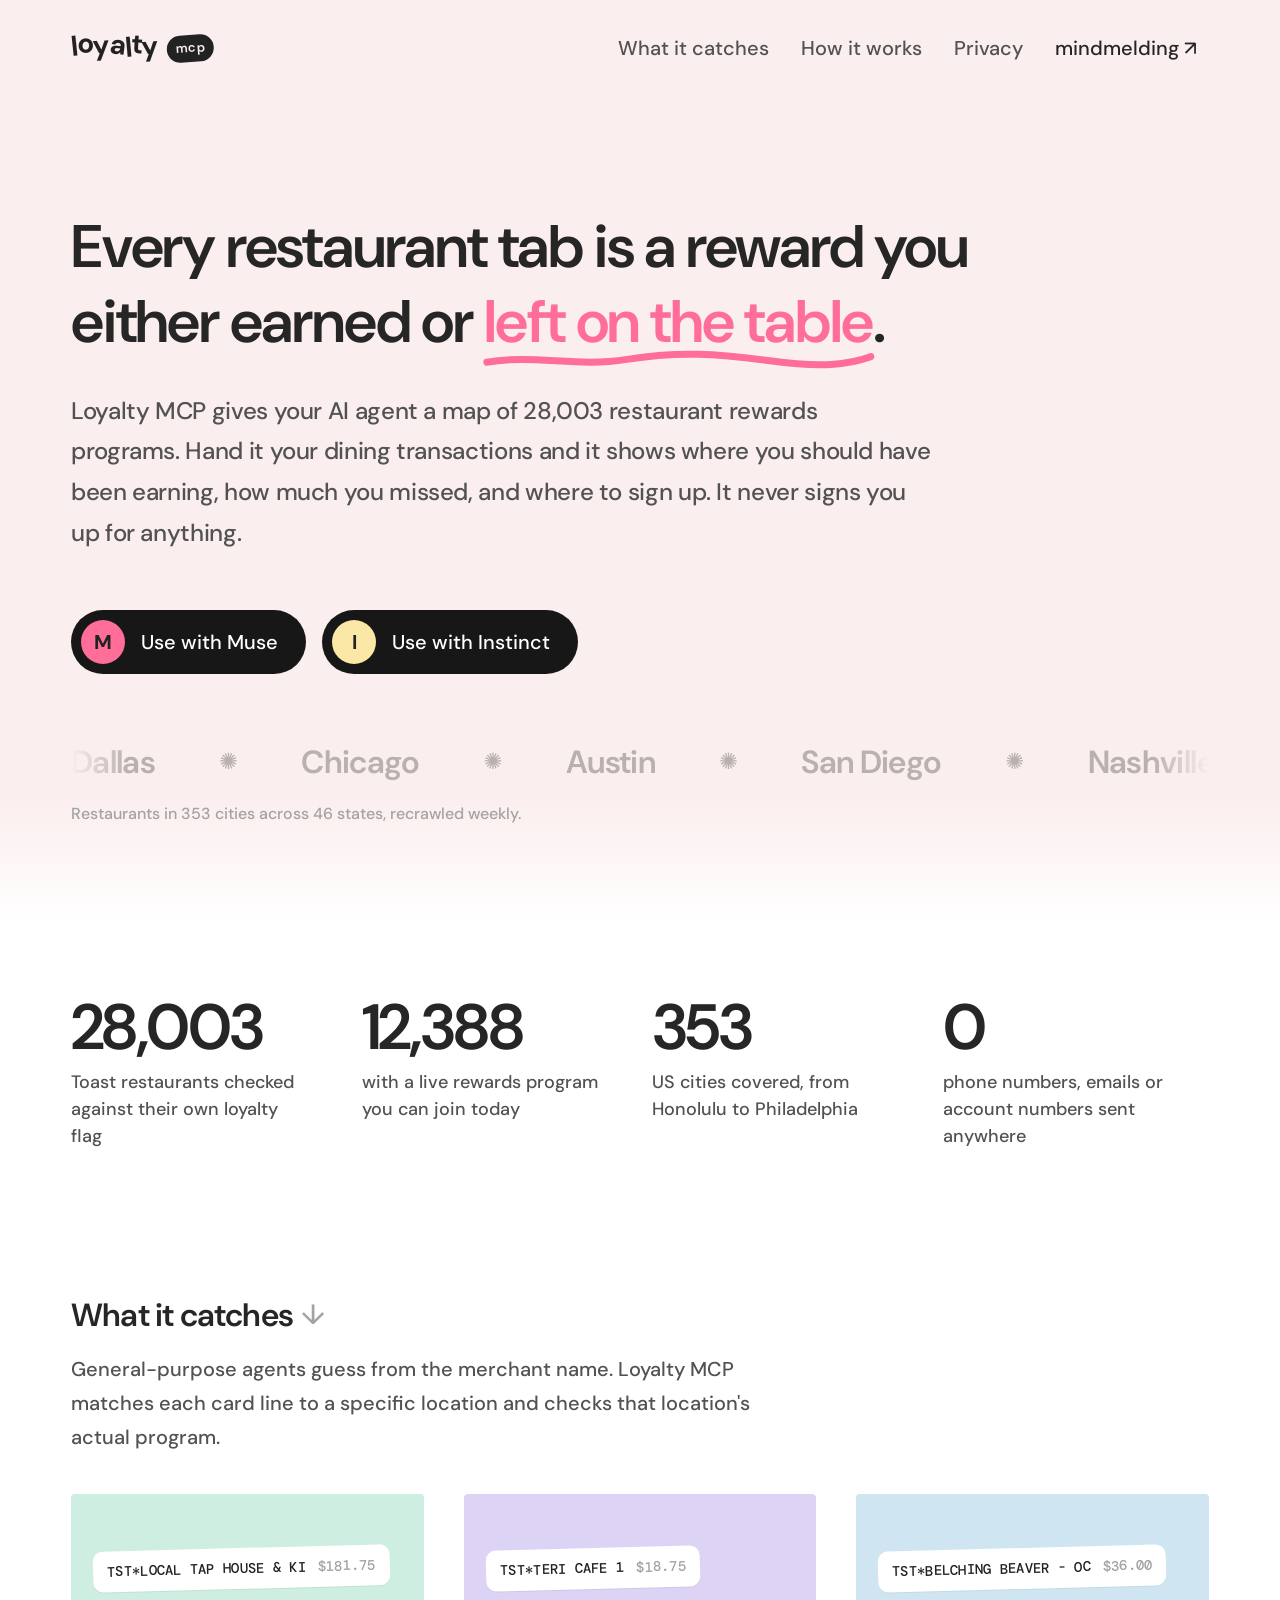
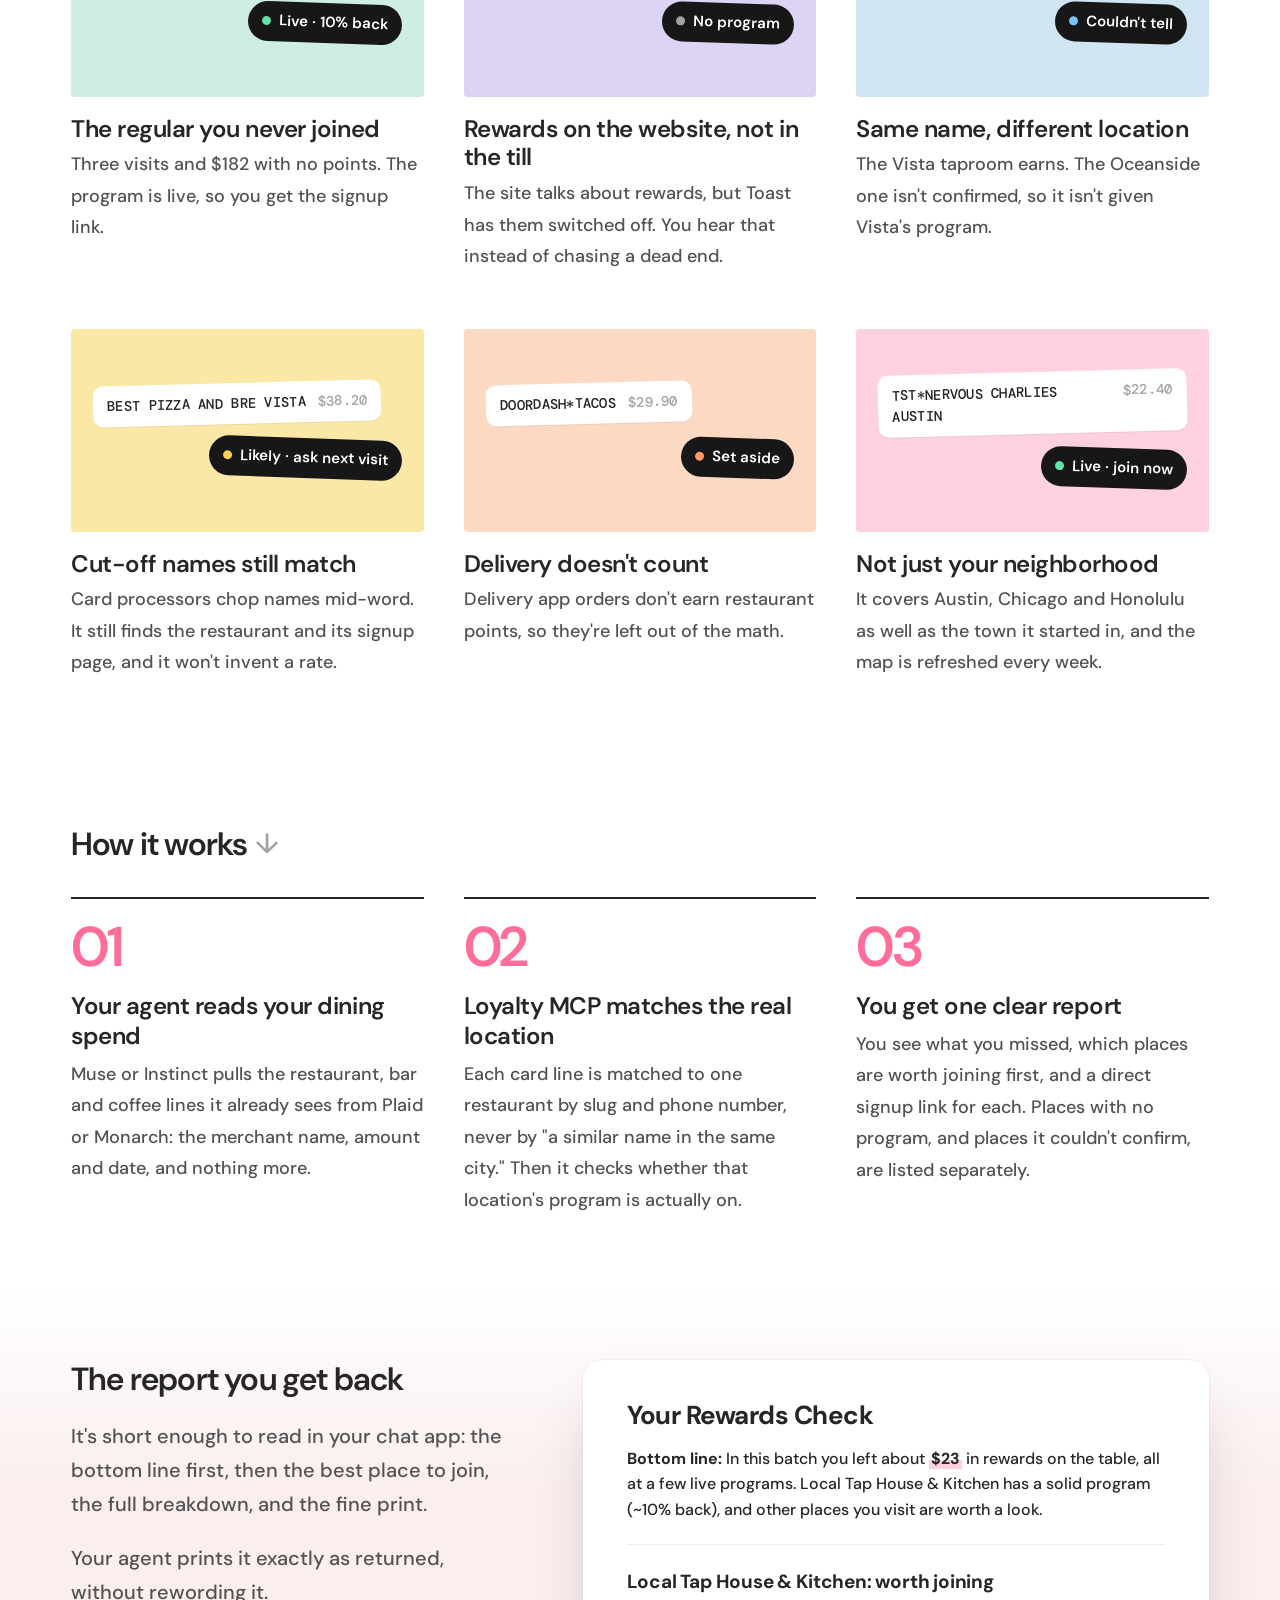
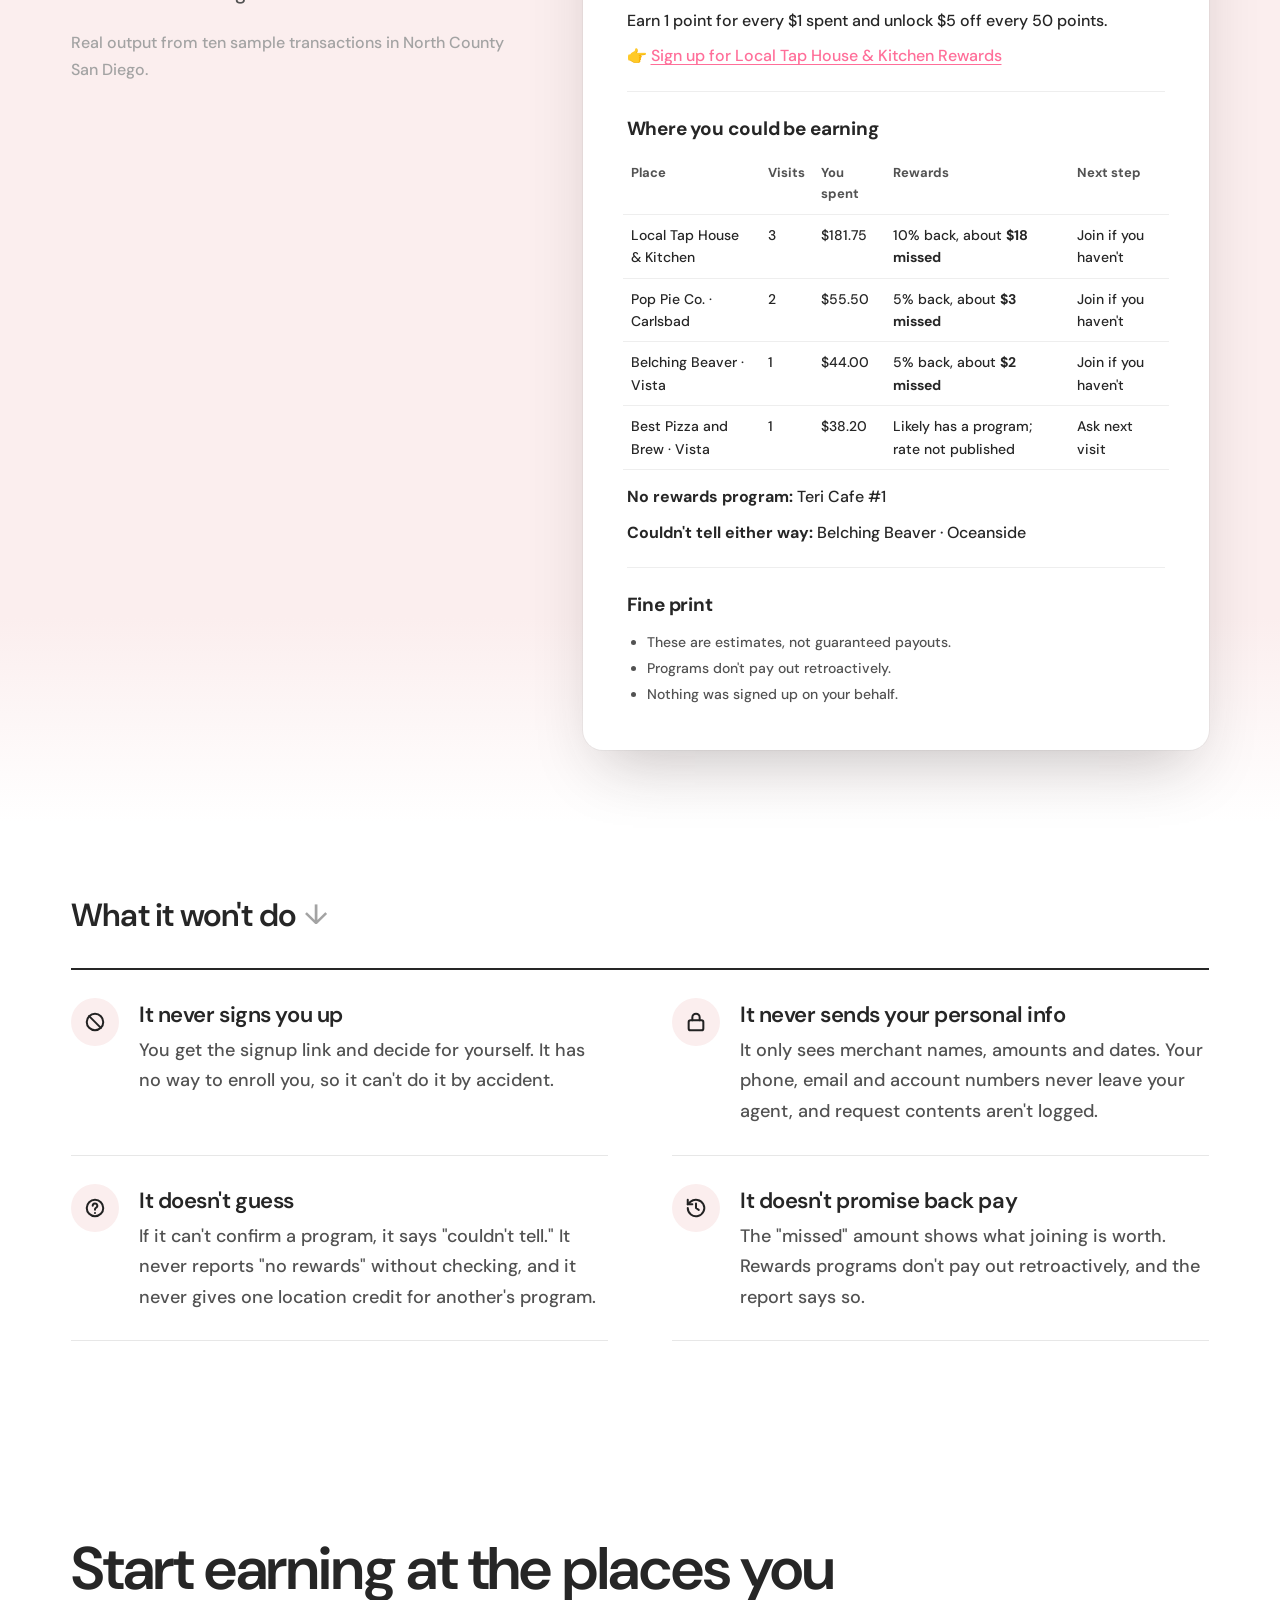
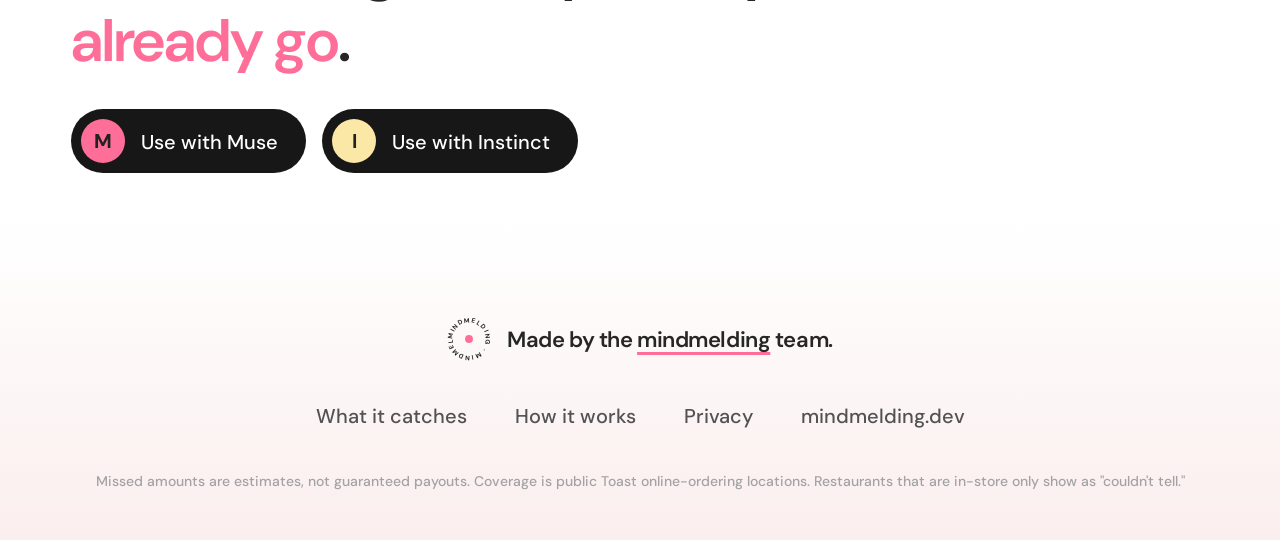
==== commit acc25287: "lmcp: Muse prompt builds the connector from the OpenAPI spec Synced from mindmelding/loyalty-mcp sit" ====
--- a/lmcp/index.html
+++ b/lmcp/index.html
@@ -413,7 +413,7 @@
         <li><a href="#catches">What it catches</a></li>
         <li><a href="#how">How it works</a></li>
         <li><a href="#promises">Privacy</a></li>
-        <li class="keep"><a class="nav-mm" href="https://mindmelding.dev" target="_blank" rel="noopener">mindmelding ↗</a></li>
+        <li class="keep"><a class="nav-mm" href="https://mindmelding.dev" target="_blank" rel="noopener">mindmelding ↗&#xFE0E;</a></li>
       </ul>
     </nav>
   </div>
@@ -565,7 +565,7 @@
       </div>
 
       <figure class="paper reveal" style="transition-delay:.1s" aria-label="Example rewards report">
-        <h4>Your Restaurant Rewards Check</h4>
+        <h4>Your Rewards Check</h4>
         <p><strong>Bottom line:</strong> In this batch you left about <strong class="hl">$23</strong> in rewards on the table, all at a few live programs. Local Tap House &amp; Kitchen has a solid program (~10% back), and other places you visit are worth a look.</p>
         <hr>
         <h5>Local Tap House &amp; Kitchen: worth joining</h5>
@@ -697,39 +697,42 @@
       </button>
       <span class="copy-status" id="copy-status" role="status" aria-live="polite"></span>
     </div>
-    <p class="modal-foot">Your agent sends merchant names, amounts and dates to Loyalty MCP. Nothing else is shared, and you aren't signed up for anything.</p>
+    <p class="modal-foot">Loyalty MCP is in private beta, so you'll need an API key. Your agent sends merchant names, amounts, dates and bank categories. Nothing else is shared, and you aren't signed up for anything.</p>
   </div>
 </dialog>
 
 <script>
 (function () {
-  // Prompt copy is a placeholder until the final wording is settled (TBD).
   var AGENTS = {
     muse: {
       name: 'Muse',
       letter: 'M',
       badge: 'var(--hotpink)',
-      lede: 'Paste this into Muse. It will go through your recent dining spend with Loyalty MCP and give you back your rewards report.',
-      step2: 'Paste it into a new Muse chat.',
+      lede: 'Paste this into Muse. It sets up Loyalty MCP as a connector, runs your last 90 days of bank transactions through it, and gives you back your rewards report.',
+      step2: 'Paste it into a new Muse chat. When Muse asks for the API key, enter it in the connector settings.',
       prompt:
-        'Check my restaurant rewards with Loyalty MCP.\n\n' +
-        'Look at my restaurant, bar, brewery and coffee purchases from the last 90 days. ' +
-        'For each one, send the full bank descriptor and merchant name exactly as they appear. Include bars, and leave delivery orders (DoorDash, Uber Eats, Grubhub) out.\n\n' +
-        'Then show me the report_markdown it returns, exactly as written.\n\n' +
-        "Don't sign me up for anything, and don't share my phone number, email or account numbers."
+        'Set up Loyalty MCP as a custom connector, then check my rewards.\n\n' +
+        '1. Create a custom connector named "Loyalty MCP" from this OpenAPI spec: https://loyalty-overlay.fly.dev/openapi.yaml\n' +
+        'It uses Bearer token auth. Ask me for the API key in the connector settings, not in this chat.\n\n' +
+        '2. From my connected bank accounts, take every transaction from the last 90 days, transfers included. ' +
+        'Send them all in one call to estimateRewards with grain "summary" and window_label "the last 90 days". ' +
+        'For each transaction send: name (the full bank description, unedited), merchant_name, amount (money out positive, money in negative, as Plaid has it), ' +
+        'date, and personal_finance_category. Set amount_convention to "plaid".\n\n' +
+        '3. Show me the report_markdown it returns, exactly as written.\n\n' +
+        "Don't sign me up for anything, and don't send my name, phone number, email or account numbers."
     },
     instinct: {
       name: 'Instinct',
       letter: 'I',
       badge: 'var(--butter)',
-      lede: 'Paste this into Instinct. It will run your recent dining transactions through Loyalty MCP and give you back your rewards report.',
+      lede: 'Paste this into Instinct. It will run your last 90 days of transactions through Loyalty MCP and give you back your rewards report.',
       step2: 'Paste it into a new Instinct chat.',
       prompt:
-        'Use Loyalty MCP to find the restaurant rewards I\'m missing.\n\n' +
-        'Take my dining transactions from the last 90 days (restaurants, bars, breweries, coffee) and run them through the estimate tool. ' +
-        'Pass each Plaid name as the descriptor and merchant_name as the merchant, without shortening them. Skip third-party delivery.\n\n' +
+        'Use Loyalty MCP to find the rewards I\'m missing.\n\n' +
+        'Take every transaction from the last 90 days, transfers included, and send them in one call to the estimate tool. ' +
+        'Pass each Plaid name as the descriptor and merchant_name as the merchant, without shortening them, along with amount, date and personal_finance_category.\n\n' +
         'Print the report_markdown exactly as returned. After that, I may ask follow-up questions like "How do I join?" about a specific place.\n\n' +
-        "Never enroll me in anything, and never send my phone number, email or account numbers."
+        "Never enroll me in anything, and never send my name, phone number, email or account numbers."
     }
   };
 
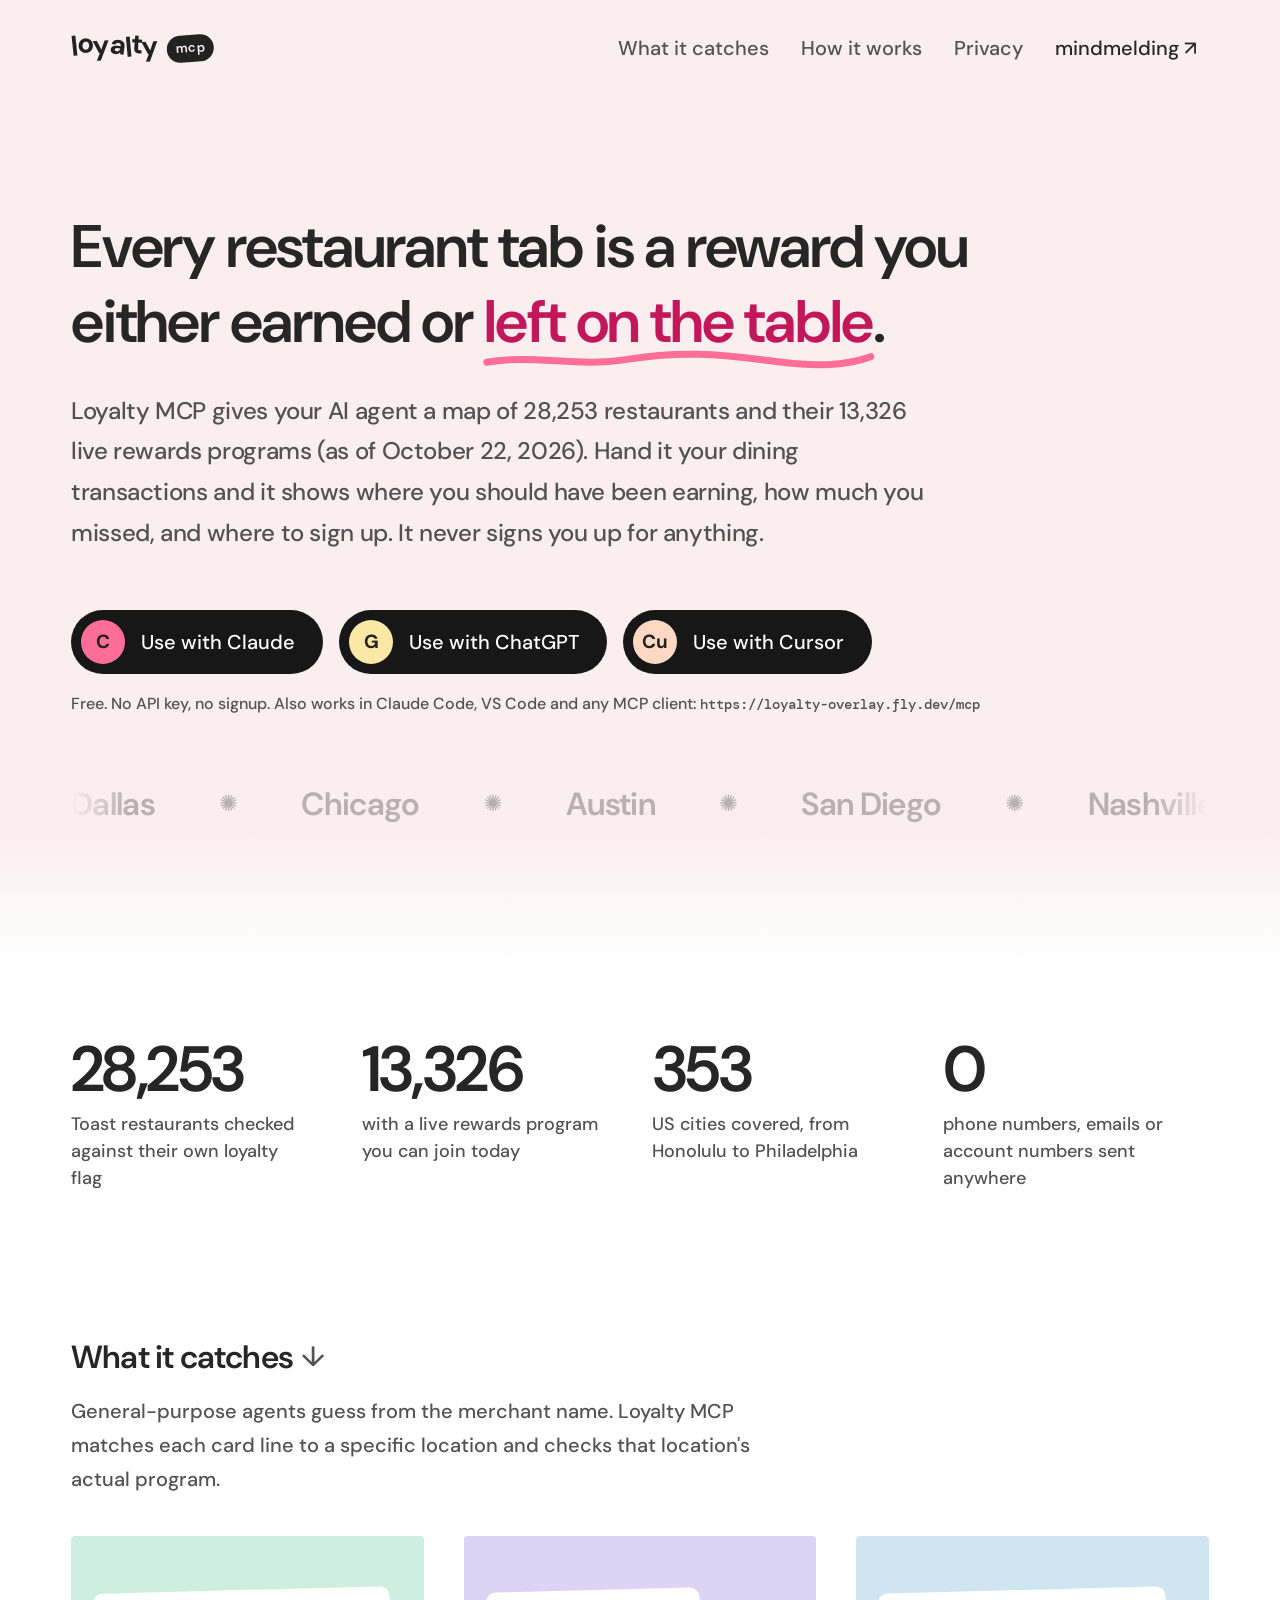
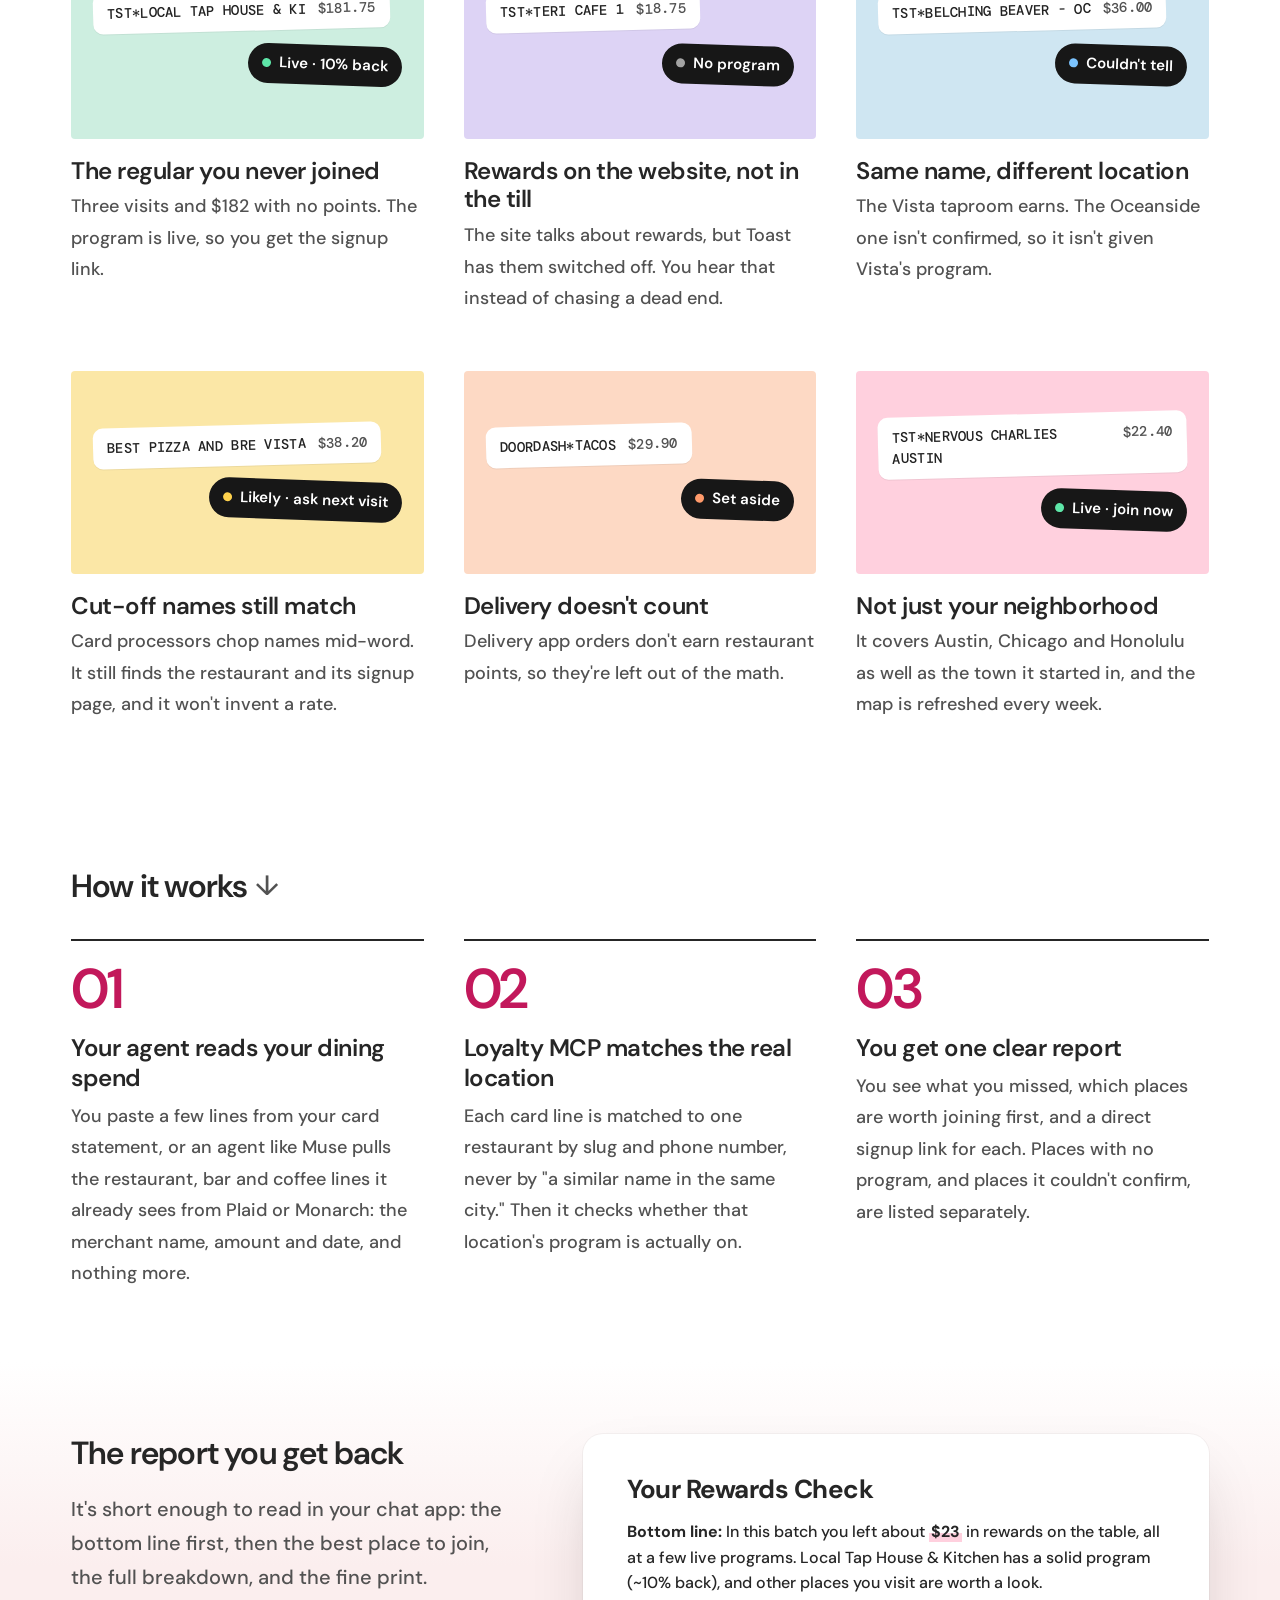
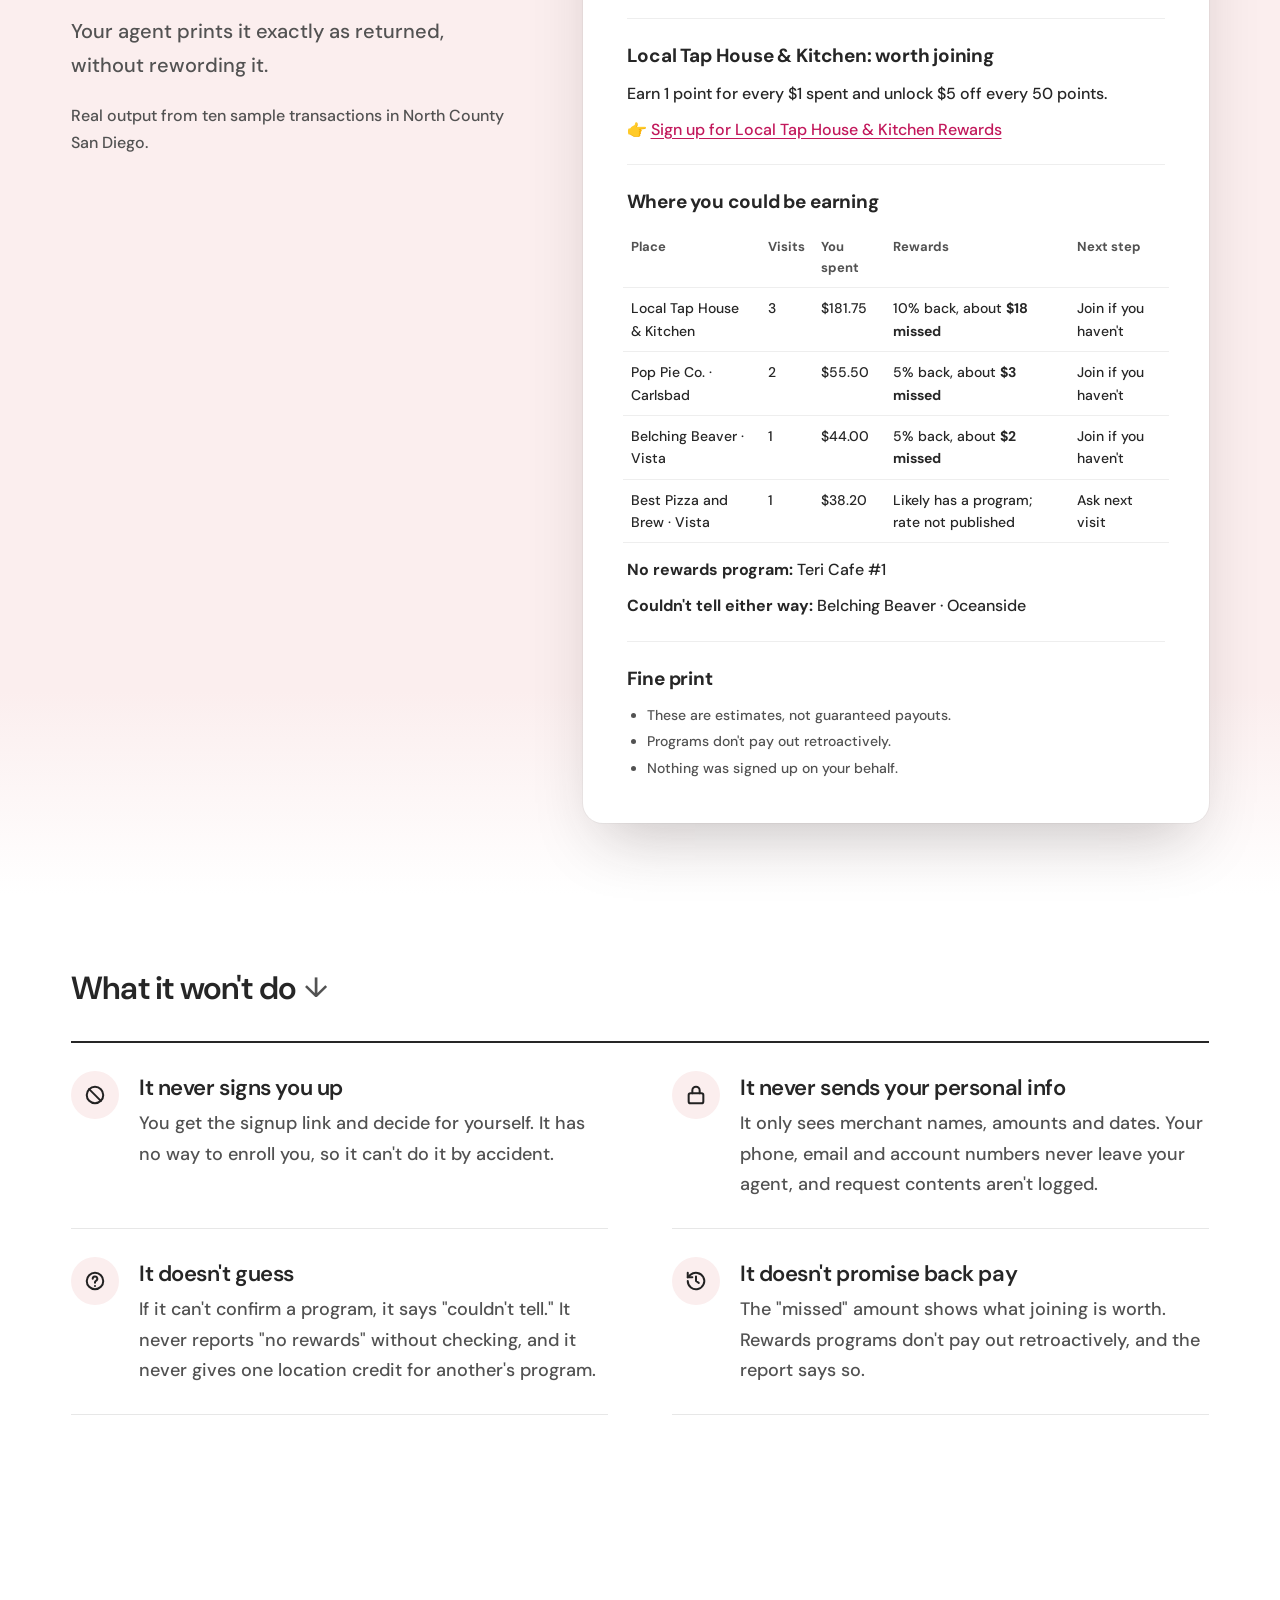
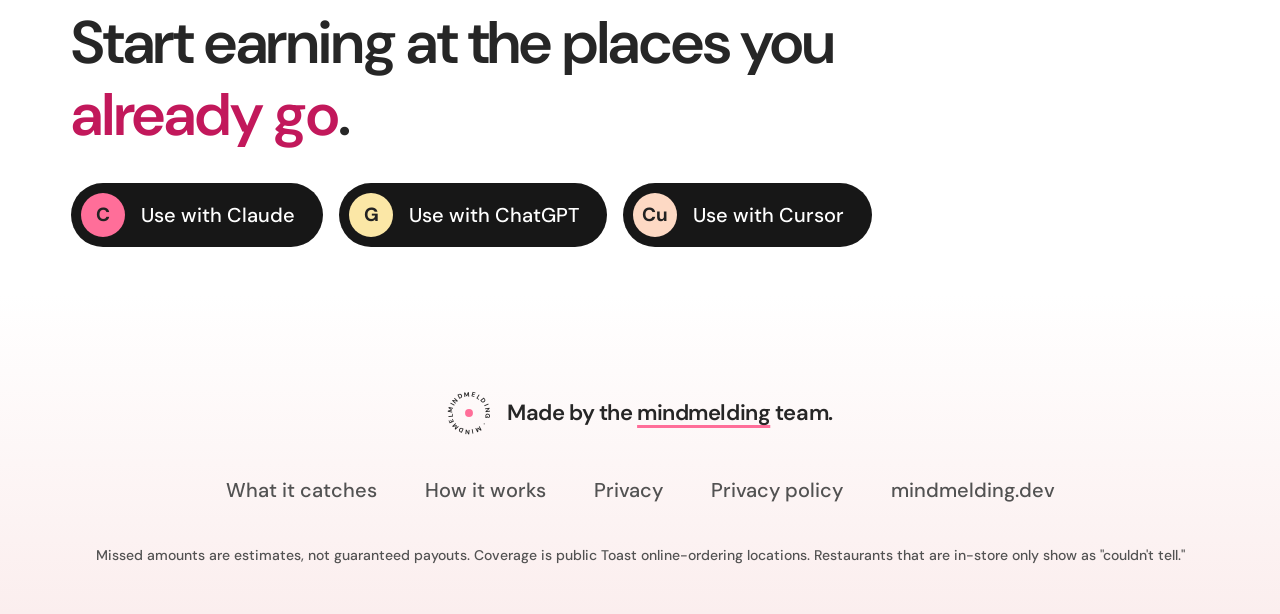
==== commit 7db68aec: "Loyalty MCP: free launch page and readable colors Copies site/ from mindmelding/loyalty-mcp main (bc" ====
--- a/lmcp/index.html
+++ b/lmcp/index.html
@@ -4,10 +4,10 @@
 <meta charset="UTF-8">
 <meta name="viewport" content="width=device-width, initial-scale=1.0">
 <title>Loyalty MCP · Find the rewards you're missing</title>
-<meta name="description" content="Loyalty MCP lets Muse and Instinct check your restaurant spend against 28,003 rewards programs. You see what you missed and where to join, and nothing gets signed up for you.">
+<meta name="description" content="Free MCP server: Claude, ChatGPT or Cursor checks your restaurant spend against 13,326 live rewards programs at 28,253 restaurants. You see what you missed and where to join. No key, no signup, and nothing gets signed up for you.">
 <meta property="og:type" content="website">
 <meta property="og:title" content="Loyalty MCP · Find the rewards you're missing">
-<meta property="og:description" content="Your AI agent checks your dining spend against 28,003 restaurant rewards programs and tells you where you should have been earning.">
+<meta property="og:description" content="Your AI agent checks your dining spend against 13,326 live restaurant rewards programs and tells you where you should have been earning.">
 <meta property="og:site_name" content="Loyalty MCP by mindmelding">
 <meta name="twitter:card" content="summary">
 <link rel="icon" href="data:image/svg+xml,%3Csvg xmlns='http://www.w3.org/2000/svg' viewBox='0 0 64 64'%3E%3Ccircle cx='32' cy='32' r='30' fill='%23ff6e99'/%3E%3Cpath d='M20 34l8 8 16-18' stroke='%23222' stroke-width='6' fill='none' stroke-linecap='round' stroke-linejoin='round'/%3E%3C/svg%3E">
@@ -18,6 +18,7 @@
   :root {
     --blush: #fbeeee;
     --hotpink: #ff6e99;
+    --pink-text: #c2185b; /* hot pink for text on light backgrounds: 5.3:1 on #fbf1f1, 5.9:1 on white */
     --ink: #222222;
     --ink-900: #171717;
     --ink-800: #262626;
@@ -107,7 +108,7 @@
     margin-bottom: 24px;
     max-width: 1020px;
   }
-  .pink { color: var(--hotpink); }
+  .pink { color: var(--pink-text); }
   .squiggle { position: relative; white-space: nowrap; }
   .squiggle svg { position: absolute; left: 0; right: 0; bottom: -0.12em; width: 100%; height: .28em; overflow: visible; }
   .squiggle path { stroke: var(--hotpink); stroke-width: 5; fill: none; stroke-linecap: round; stroke-dasharray: 600; stroke-dashoffset: 600; animation: draw 1.4s .6s var(--ease) forwards; }
@@ -146,6 +147,12 @@
     flex-shrink: 0;
   }
   .pill-badge.alt { background: var(--butter); }
+  .pill-badge.peach { background: var(--peach); }
+  .pill-badge .letter { font-size: .95em; }
+  .free-note { margin-top: 18px; font-size: 16px; color: var(--ink-600); line-height: 1.5; }
+  .free-note code, .modal-foot code { font-family: "DM Mono", ui-monospace, monospace; font-size: .9em; word-break: break-all; }
+  .setup-box { margin-bottom: 16px; }
+  .box-copy { font: inherit; font-size: 13px; font-weight: 600; border: 0; background: transparent; color: var(--pink-text); cursor: pointer; padding: 4px 6px; }
   .pill-badge .letter { transition: opacity .25s, transform .3s var(--ease); }
   .pill-badge .arrow {
     position: absolute; top: 50%; left: -20px; transform: translateY(-50%);
@@ -176,7 +183,7 @@
   }
   .marquee-item::after { content: "✺"; font-size: .7em; }
   @keyframes marquee { to { transform: translateX(-50%); } }
-  .marquee-caption { margin-top: 16px; font-size: 16px; color: var(--ink-400); }
+  .marquee-caption { margin-top: 16px; font-size: 16px; color: var(--ink-600); }
 
   /* ---------- Section scaffolding ---------- */
   section { scroll-margin-top: 24px; }
@@ -187,7 +194,7 @@
     font-size: clamp(28px, 3vw, 32px); font-weight: 600; color: var(--ink-800);
     line-height: 1.2; letter-spacing: -0.025em;
   }
-  .bounce { font-size: 28px; color: var(--ink-400); margin-left: 8px; animation: arrow-bounce 1.5s infinite ease-in-out; }
+  .bounce { font-size: 28px; color: var(--ink-600); margin-left: 8px; animation: arrow-bounce 1.5s infinite ease-in-out; }
   @keyframes arrow-bounce {
     0%, 10% { transform: translateY(0); } 25% { transform: translateY(-6px); } 40% { transform: translateY(3px); }
     55% { transform: translateY(-2px); } 65% { transform: translateY(1px); } 75%, 100% { transform: translateY(0); }
@@ -228,7 +235,7 @@
     display: flex; justify-content: space-between; gap: 12px; align-self: flex-start; max-width: 100%;
     transform: rotate(-1.5deg);
   }
-  .swipe .amt { color: var(--ink-400); }
+  .swipe .amt { color: var(--ink-600); }
   .verdict {
     align-self: flex-end;
     display: inline-flex; align-items: center; gap: 8px;
@@ -246,7 +253,7 @@
   .steps { display: grid; gap: 40px; grid-template-columns: 1fr; counter-reset: step; }
   @media (min-width: 900px) { .steps { grid-template-columns: repeat(3, 1fr); } }
   .step { border-top: 2px solid var(--ink-800); padding-top: 20px; }
-  .step-n { font-size: 56px; font-weight: 600; color: var(--hotpink); letter-spacing: -0.04em; line-height: 1; margin-bottom: 16px; }
+  .step-n { font-size: 56px; font-weight: 600; color: var(--pink-text); letter-spacing: -0.04em; line-height: 1; margin-bottom: 16px; }
   .step h3 { font-size: 24px; font-weight: 600; color: var(--ink-800); letter-spacing: -0.02em; margin-bottom: 8px; line-height: 1.25; }
   .step p { font-size: 18px; line-height: 1.75; }
 
@@ -257,7 +264,7 @@
   @media (min-width: 980px) { .report-layout { grid-template-columns: 5fr 7fr; gap: 64px; } }
   .report-copy .h2 { margin-bottom: 20px; }
   .report-copy p { font-size: 20px; line-height: 1.7; margin-bottom: 20px; }
-  .report-copy .note { font-size: 16px; color: var(--ink-400); }
+  .report-copy .note { font-size: 16px; color: var(--ink-600); }
   @media (min-width: 980px) { .report-copy { position: sticky; top: 40px; } }
 
   .paper {
@@ -272,7 +279,7 @@
   .paper h5 { font-size: 19px; font-weight: 700; margin: 0 0 10px; letter-spacing: -0.01em; }
   .paper p { margin-bottom: 10px; }
   .paper hr { border: 0; border-top: 1px solid #eee; margin: 22px 0; }
-  .paper a { color: var(--hotpink); text-decoration: underline; text-underline-offset: 3px; }
+  .paper a { color: var(--pink-text); text-decoration: underline; text-underline-offset: 3px; }
   .paper ul { list-style: disc; padding-left: 20px; }
   .paper li { margin-bottom: 4px; }
   .paper .muted { color: var(--ink-600); font-size: 14px; }
@@ -310,13 +317,13 @@
   @keyframes spin { to { transform: rotate(360deg); } }
   .made-by p { font-size: 22px; color: var(--ink-800); font-weight: 600; letter-spacing: -0.02em; }
   .made-by a { text-decoration: underline; text-decoration-color: var(--hotpink); text-decoration-thickness: 3px; text-underline-offset: 5px; transition: color .2s; }
-  .made-by a:hover { color: var(--hotpink); }
+  .made-by a:hover { color: var(--pink-text); }
   .foot-links { display: flex; flex-direction: column; gap: 20px; }
   @media (min-width: 768px) { .foot-links { flex-direction: row; justify-content: center; gap: 0; } }
   .foot-links a { font-size: 20px; transition: color .2s; }
   @media (min-width: 768px) { .foot-links a { padding: 0 24px; } }
   .foot-links a:hover { color: #000; }
-  .fine { margin-top: 40px; font-size: 14px; color: var(--ink-400); }
+  .fine { margin-top: 40px; font-size: 14px; color: var(--ink-600); }
   @media (min-width: 768px) { .fine { text-align: center; } }
 
   /* ---------- Scroll to top ---------- */
@@ -375,7 +382,7 @@
     margin-bottom: 20px;
   }
   .prompt-head { display: flex; justify-content: space-between; align-items: center; margin-bottom: 10px; }
-  .prompt-head span { font-size: 13px; font-weight: 600; letter-spacing: .06em; text-transform: uppercase; color: var(--ink-400); }
+  .prompt-head span { font-size: 13px; font-weight: 600; letter-spacing: .06em; text-transform: uppercase; color: var(--ink-600); }
   .prompt-text {
     font-family: "DM Mono", ui-monospace, monospace; font-size: 14px; line-height: 1.7;
     color: var(--ink-800); white-space: pre-wrap; margin: 0;
@@ -385,7 +392,7 @@
   .modal-actions .pill { font-size: 18px; }
   .copy-status { font-size: 15px; color: var(--ink-600); min-height: 1.5em; }
   .pill.copied .pill-badge { background: #5ee6a8; }
-  .modal-foot { margin-top: 20px; font-size: 14px; color: var(--ink-400); line-height: 1.6; }
+  .modal-foot { margin-top: 20px; font-size: 14px; color: var(--ink-600); line-height: 1.6; }
 
   /* ---------- Reveal on scroll ---------- */
   .js .reveal { opacity: 0; transform: translateY(24px); transition: opacity .8s var(--ease), transform .8s var(--ease); }
@@ -428,18 +435,24 @@
         <span class="pink squiggle">left on the table<svg viewBox="0 0 300 12" preserveAspectRatio="none" aria-hidden="true"><path d="M2 8 C 40 2, 70 12, 110 6 S 180 2, 220 7 S 280 10, 298 4"/></svg></span>.
       </h1>
       <p class="hero-lede reveal" style="transition-delay:.1s">
-        Loyalty MCP gives your AI agent a map of 28,003 restaurant rewards programs. Hand it your dining transactions and it shows where you should have been earning, how much you missed, and where to sign up. It never signs you up for anything.
+        Loyalty MCP gives your AI agent a map of 28,253 restaurants and their 13,326 live rewards programs (as of October 22, 2026). Hand it your dining transactions and it shows where you should have been earning, how much you missed, and where to sign up. It never signs you up for anything.
       </p>
       <div class="cta-row reveal" style="transition-delay:.2s">
-        <button class="pill" type="button" data-agent="muse">
-          <span class="pill-badge"><span class="letter">M</span><svg class="arrow" width="20" height="20" viewBox="0 0 24 24" fill="none" stroke="currentColor" stroke-width="2.5" stroke-linecap="round" stroke-linejoin="round" aria-hidden="true"><path d="M5 12h14M13 6l6 6-6 6"/></svg></span>
-          <span class="pill-label">Use with Muse</span>
+        <button class="pill" type="button" data-agent="claude">
+          <span class="pill-badge"><span class="letter">C</span><svg class="arrow" width="20" height="20" viewBox="0 0 24 24" fill="none" stroke="currentColor" stroke-width="2.5" stroke-linecap="round" stroke-linejoin="round" aria-hidden="true"><path d="M5 12h14M13 6l6 6-6 6"/></svg></span>
+          <span class="pill-label">Use with Claude</span>
         </button>
-        <button class="pill" type="button" data-agent="instinct">
-          <span class="pill-badge alt"><span class="letter">I</span><svg class="arrow" width="20" height="20" viewBox="0 0 24 24" fill="none" stroke="currentColor" stroke-width="2.5" stroke-linecap="round" stroke-linejoin="round" aria-hidden="true"><path d="M5 12h14M13 6l6 6-6 6"/></svg></span>
-          <span class="pill-label">Use with Instinct</span>
+        <button class="pill" type="button" data-agent="chatgpt">
+          <span class="pill-badge alt"><span class="letter">G</span><svg class="arrow" width="20" height="20" viewBox="0 0 24 24" fill="none" stroke="currentColor" stroke-width="2.5" stroke-linecap="round" stroke-linejoin="round" aria-hidden="true"><path d="M5 12h14M13 6l6 6-6 6"/></svg></span>
+          <span class="pill-label">Use with ChatGPT</span>
+        </button>
+        <button class="pill" type="button" data-agent="cursor">
+          <span class="pill-badge peach"><span class="letter">Cu</span><svg class="arrow" width="20" height="20" viewBox="0 0 24 24" fill="none" stroke="currentColor" stroke-width="2.5" stroke-linecap="round" stroke-linejoin="round" aria-hidden="true"><path d="M5 12h14M13 6l6 6-6 6"/></svg></span>
+          <span class="pill-label">Use with Cursor</span>
         </button>
       </div>
+
+      <p class="free-note reveal" style="transition-delay:.25s">Free. No API key, no signup. Also works in Claude Code, VS Code and any MCP client: <code>https://loyalty-overlay.fly.dev/mcp</code></p>
 
       <div class="marquee reveal" style="transition-delay:.3s" aria-hidden="true">
         <div class="marquee-track" id="marquee-track"></div>
@@ -452,8 +465,8 @@
   <section class="section" aria-label="Coverage">
     <div class="wrap">
       <div class="stats">
-        <div class="reveal"><div class="stat-num">28,003</div><p class="stat-label">Toast restaurants checked against their own loyalty flag</p></div>
-        <div class="reveal" style="transition-delay:.08s"><div class="stat-num">12,388</div><p class="stat-label">with a live rewards program you can join today</p></div>
+        <div class="reveal"><div class="stat-num">28,253</div><p class="stat-label">Toast restaurants checked against their own loyalty flag</p></div>
+        <div class="reveal" style="transition-delay:.08s"><div class="stat-num">13,326</div><p class="stat-label">with a live rewards program you can join today</p></div>
         <div class="reveal" style="transition-delay:.16s"><div class="stat-num">353</div><p class="stat-label">US cities covered, from Honolulu to Philadelphia</p></div>
         <div class="reveal" style="transition-delay:.24s"><div class="stat-num">0</div><p class="stat-label">phone numbers, emails or account numbers sent anywhere</p></div>
       </div>
@@ -538,7 +551,7 @@
         <li class="step reveal">
           <div class="step-n">01</div>
           <h3>Your agent reads your dining spend</h3>
-          <p>Muse or Instinct pulls the restaurant, bar and coffee lines it already sees from Plaid or Monarch: the merchant name, amount and date, and nothing more.</p>
+          <p>You paste a few lines from your card statement, or an agent like Muse pulls the restaurant, bar and coffee lines it already sees from Plaid or Monarch: the merchant name, amount and date, and nothing more.</p>
         </li>
         <li class="step reveal" style="transition-delay:.08s">
           <div class="step-n">02</div>
@@ -630,13 +643,17 @@
     <div class="wrap">
       <h2 class="reveal">Start earning at the places you <span class="pink">already go</span>.</h2>
       <div class="cta-row reveal" style="transition-delay:.1s">
-        <button class="pill" type="button" data-agent="muse">
-          <span class="pill-badge"><span class="letter">M</span><svg class="arrow" width="20" height="20" viewBox="0 0 24 24" fill="none" stroke="currentColor" stroke-width="2.5" stroke-linecap="round" stroke-linejoin="round" aria-hidden="true"><path d="M5 12h14M13 6l6 6-6 6"/></svg></span>
-          <span class="pill-label">Use with Muse</span>
+        <button class="pill" type="button" data-agent="claude">
+          <span class="pill-badge"><span class="letter">C</span><svg class="arrow" width="20" height="20" viewBox="0 0 24 24" fill="none" stroke="currentColor" stroke-width="2.5" stroke-linecap="round" stroke-linejoin="round" aria-hidden="true"><path d="M5 12h14M13 6l6 6-6 6"/></svg></span>
+          <span class="pill-label">Use with Claude</span>
         </button>
-        <button class="pill" type="button" data-agent="instinct">
-          <span class="pill-badge alt"><span class="letter">I</span><svg class="arrow" width="20" height="20" viewBox="0 0 24 24" fill="none" stroke="currentColor" stroke-width="2.5" stroke-linecap="round" stroke-linejoin="round" aria-hidden="true"><path d="M5 12h14M13 6l6 6-6 6"/></svg></span>
-          <span class="pill-label">Use with Instinct</span>
+        <button class="pill" type="button" data-agent="chatgpt">
+          <span class="pill-badge alt"><span class="letter">G</span><svg class="arrow" width="20" height="20" viewBox="0 0 24 24" fill="none" stroke="currentColor" stroke-width="2.5" stroke-linecap="round" stroke-linejoin="round" aria-hidden="true"><path d="M5 12h14M13 6l6 6-6 6"/></svg></span>
+          <span class="pill-label">Use with ChatGPT</span>
+        </button>
+        <button class="pill" type="button" data-agent="cursor">
+          <span class="pill-badge peach"><span class="letter">Cu</span><svg class="arrow" width="20" height="20" viewBox="0 0 24 24" fill="none" stroke="currentColor" stroke-width="2.5" stroke-linecap="round" stroke-linejoin="round" aria-hidden="true"><path d="M5 12h14M13 6l6 6-6 6"/></svg></span>
+          <span class="pill-label">Use with Cursor</span>
         </button>
       </div>
     </div>
@@ -657,6 +674,7 @@
       <li><a href="#catches">What it catches</a></li>
       <li><a href="#how">How it works</a></li>
       <li><a href="#promises">Privacy</a></li>
+      <li><a href="privacy.html">Privacy policy</a></li>
       <li><a href="https://mindmelding.dev" target="_blank" rel="noopener">mindmelding.dev</a></li>
     </ul>
     <p class="fine">Missed amounts are estimates, not guaranteed payouts. Coverage is public Toast online-ordering locations. Restaurants that are in-store only show as "couldn't tell."</p>
@@ -677,15 +695,19 @@
     </form>
     <div class="modal-kicker">
       <span class="pill-badge" id="modal-badge"><span class="letter">M</span></span>
-      <span class="k">Loyalty MCP ×&nbsp;<span id="modal-agent-name">Muse</span></span>
-    </div>
-    <h2 id="modal-title">Use with Muse</h2>
+      <span class="k">Loyalty MCP ×&nbsp;<span id="modal-agent-name">Claude</span></span>
+    </div>
+    <h2 id="modal-title">Use with Claude</h2>
     <p class="modal-lede" id="modal-lede"></p>
     <ol class="modal-steps">
-      <li>Copy the prompt below.</li>
+      <li id="modal-step-1">Copy the prompt below.</li>
       <li id="modal-step-2">Paste it into a new chat.</li>
       <li>Read your report and join the programs you want.</li>
     </ol>
+    <div class="prompt-box setup-box" id="setup-box" hidden>
+      <div class="prompt-head"><span id="setup-label">Setup</span><button class="box-copy" type="button" id="setup-copy">Copy</button></div>
+      <pre class="prompt-text" id="setup-text"></pre>
+    </div>
     <div class="prompt-box">
       <div class="prompt-head"><span>Prompt</span></div>
       <pre class="prompt-text" id="prompt-text"></pre>
@@ -697,17 +719,62 @@
       </button>
       <span class="copy-status" id="copy-status" role="status" aria-live="polite"></span>
     </div>
-    <p class="modal-foot">Loyalty MCP is in private beta, so you'll need an API key. Your agent sends merchant names, amounts, dates and bank categories. Nothing else is shared, and you aren't signed up for anything.</p>
+    <p class="modal-foot" id="modal-foot"></p>
   </div>
 </dialog>
 
 <script>
 (function () {
+  var MCP_URL = 'https://loyalty-overlay.fly.dev/mcp';
+  var FREE_PROMPT =
+        'Use the Loyalty MCP tools to check these card or bank lines for restaurant rewards I could be earning.\n\n' +
+        'For each line, keep the full description exactly as printed. Call estimate_missed with all of them, then show me the report_markdown it returns, exactly as written.\n\n' +
+        'Here are my lines (description, amount, date):\n' +
+        'TST*LOCAL TAP HOUSE & KI  $50.00  2026-10-01\n' +
+        'TST*BELCHING BEAVER - VI  $36.00  2026-10-04\n\n' +
+        "Don't sign me up for anything.";
   var AGENTS = {
+    claude: {
+      name: 'Claude',
+      letter: 'C',
+      badge: 'var(--hotpink)',
+      lede: 'Add Loyalty MCP as a connector once, then paste your card lines into any chat.',
+      step1: 'In Claude, open Settings → Connectors → Add custom connector. Name it Loyalty MCP and paste the URL below. No OAuth needed.',
+      step2: 'Start a new chat, copy the prompt below, and swap in your own lines.',
+      setupLabel: 'Connector URL',
+      setup: MCP_URL,
+      prompt: FREE_PROMPT,
+      foot: 'Free, with no API key and no signup. Your assistant sends merchant names, amounts and dates. Nothing else is shared, and you aren\'t signed up for anything.'
+    },
+    chatgpt: {
+      name: 'ChatGPT',
+      letter: 'G',
+      badge: 'var(--butter)',
+      lede: 'Add Loyalty MCP as an app once, then paste your card lines into a chat.',
+      step1: 'In ChatGPT, open Settings → Apps → Advanced settings and turn on Developer mode. Then Create app, paste the URL below, and pick No authentication.',
+      step2: 'In a new chat, turn on Loyalty MCP from the tools menu, then paste the prompt below with your own lines.',
+      setupLabel: 'App URL',
+      setup: MCP_URL,
+      prompt: FREE_PROMPT,
+      foot: 'Free, with no API key and no signup. Your assistant sends merchant names, amounts and dates. Nothing else is shared, and you aren\'t signed up for anything.'
+    },
+    cursor: {
+      name: 'Cursor',
+      letter: 'Cu',
+      badge: 'var(--peach)',
+      lede: 'Add Loyalty MCP to Cursor once, then ask in the agent chat.',
+      step1: 'Add this to ~/.cursor/mcp.json (or Settings → MCP → Add new MCP server), then reload.',
+      step2: 'Open the agent chat and paste the prompt below with your own lines.',
+      setupLabel: 'mcp.json',
+      setup: '{\n  "mcpServers": {\n    "loyalty": {\n      "url": "' + MCP_URL + '"\n    }\n  }\n}',
+      prompt: FREE_PROMPT,
+      foot: 'Free, with no API key and no signup. Your assistant sends merchant names, amounts and dates. Nothing else is shared, and you aren\'t signed up for anything.'
+    },
     muse: {
       name: 'Muse',
       letter: 'M',
       badge: 'var(--hotpink)',
+      foot: 'Muse and Instinct use the REST API, which still needs an API key. For a free, keyless setup use Claude, ChatGPT or Cursor.',
       lede: 'Paste this into Muse. It sets up Loyalty MCP as a connector, runs your last 90 days of bank transactions through it, and gives you back your rewards report.',
       step2: 'Paste it into a new Muse chat. When Muse asks for the API key, enter it in the connector settings.',
       prompt:
@@ -725,6 +792,7 @@
       name: 'Instinct',
       letter: 'I',
       badge: 'var(--butter)',
+      foot: 'Muse and Instinct use the REST API, which still needs an API key. For a free, keyless setup use Claude, ChatGPT or Cursor.',
       lede: 'Paste this into Instinct. It will run your last 90 days of transactions through Loyalty MCP and give you back your rewards report.',
       step2: 'Paste it into a new Instinct chat.',
       prompt:
@@ -778,7 +846,14 @@
     document.getElementById('modal-title').textContent = 'Use with ' + a.name;
     document.getElementById('modal-agent-name').textContent = a.name;
     document.getElementById('modal-lede').textContent = a.lede;
+    document.getElementById('modal-step-1').textContent = a.step1 || 'Copy the prompt below.';
     document.getElementById('modal-step-2').textContent = a.step2;
+    document.getElementById('modal-foot').textContent = a.foot || '';
+    var setupBox = document.getElementById('setup-box');
+    setupBox.hidden = !a.setup;
+    document.getElementById('setup-label').textContent = a.setupLabel || 'Setup';
+    document.getElementById('setup-text').textContent = a.setup || '';
+    document.getElementById('setup-copy').textContent = 'Copy';
     var badge = document.getElementById('modal-badge');
     badge.style.background = a.badge;
     badge.querySelector('.letter').textContent = a.letter;
@@ -803,7 +878,7 @@
   });
 
   modal.addEventListener('close', function () {
-    if (location.hash === '#muse' || location.hash === '#instinct') {
+    if (AGENTS[location.hash.replace('#', '')]) {
       history.replaceState(null, '', location.pathname + location.search);
     }
   });
@@ -838,7 +913,15 @@
     }
   });
 
-  // Deep links: /lmcp#muse or /lmcp#instinct open the modal directly.
+  document.getElementById('setup-copy').addEventListener('click', function () {
+    if (!current || !current.setup) return;
+    var b = this;
+    if (navigator.clipboard && window.isSecureContext) {
+      navigator.clipboard.writeText(current.setup).then(function () { b.textContent = 'Copied'; });
+    }
+  });
+
+  // Deep links: /lmcp#claude, #chatgpt, #cursor (and #muse, #instinct) open the modal directly.
   var initial = location.hash.replace('#', '');
   if (AGENTS[initial]) openAgent(initial);
 })();
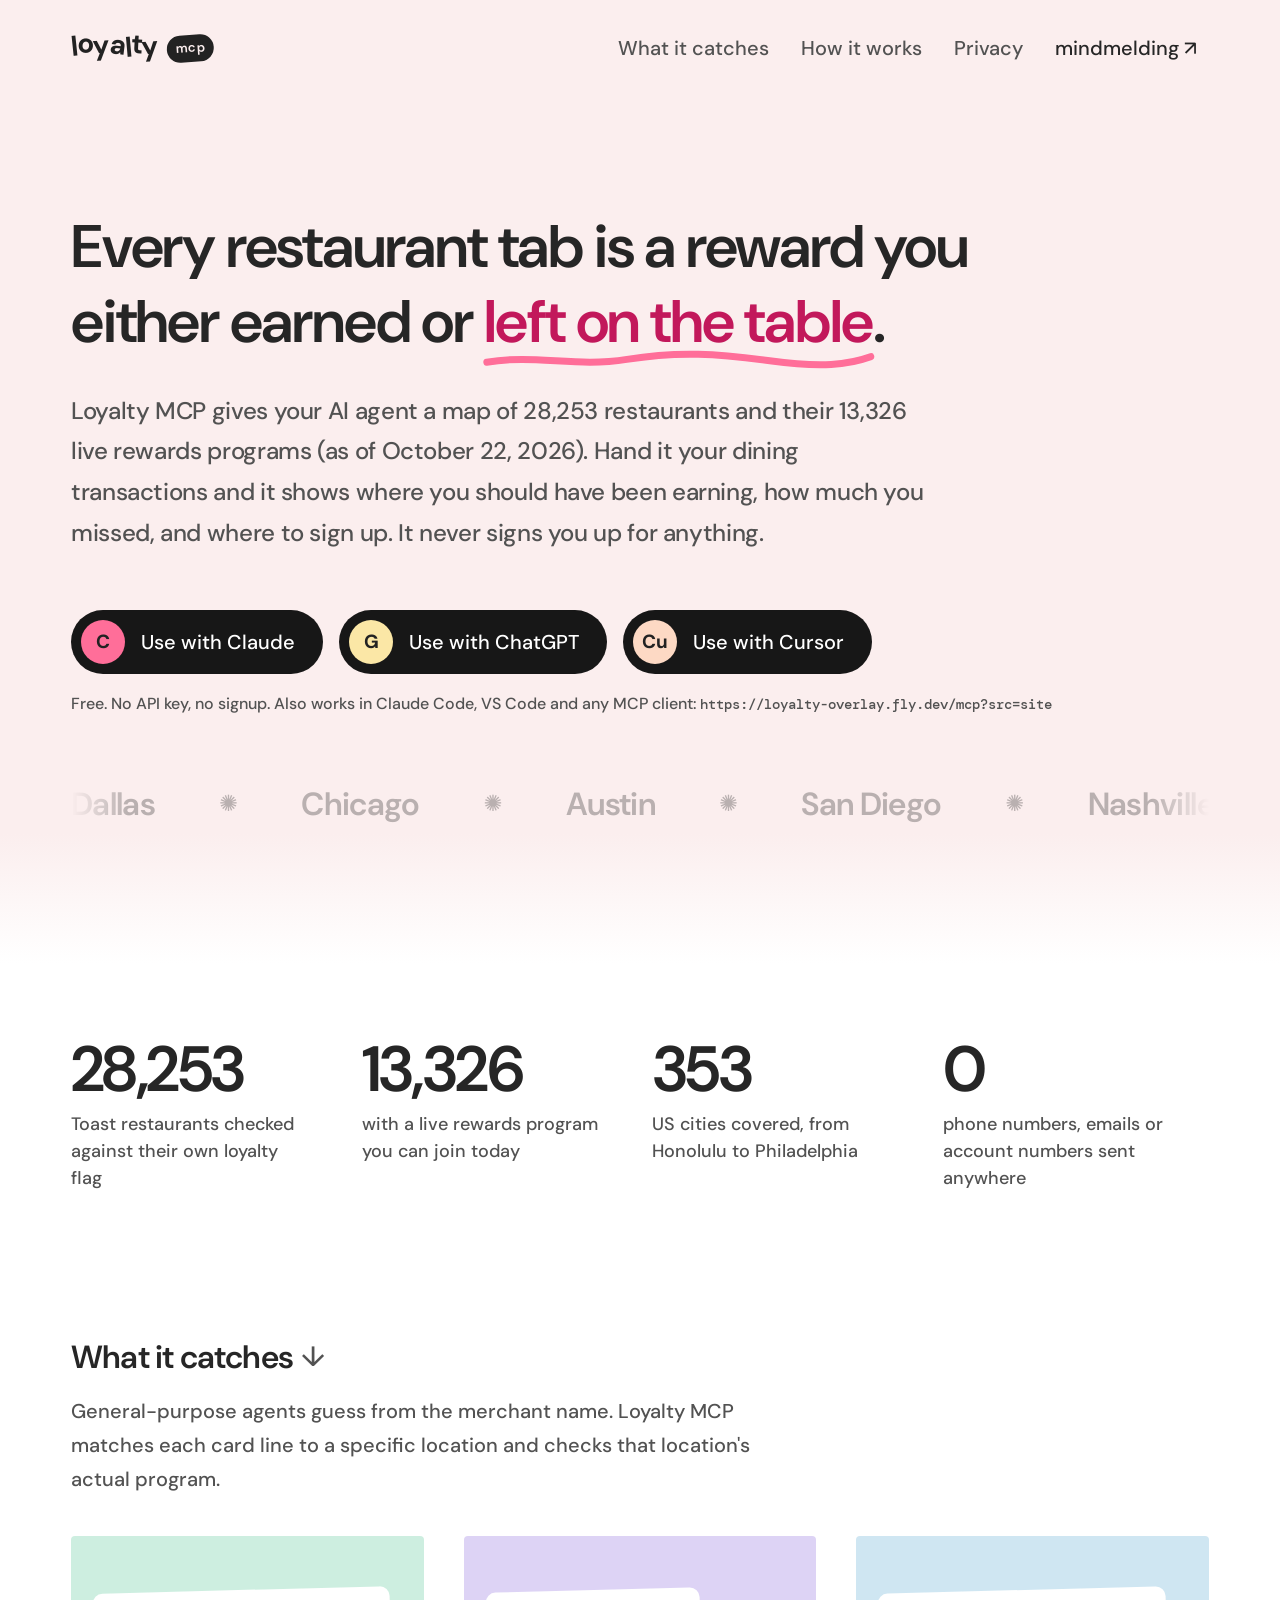
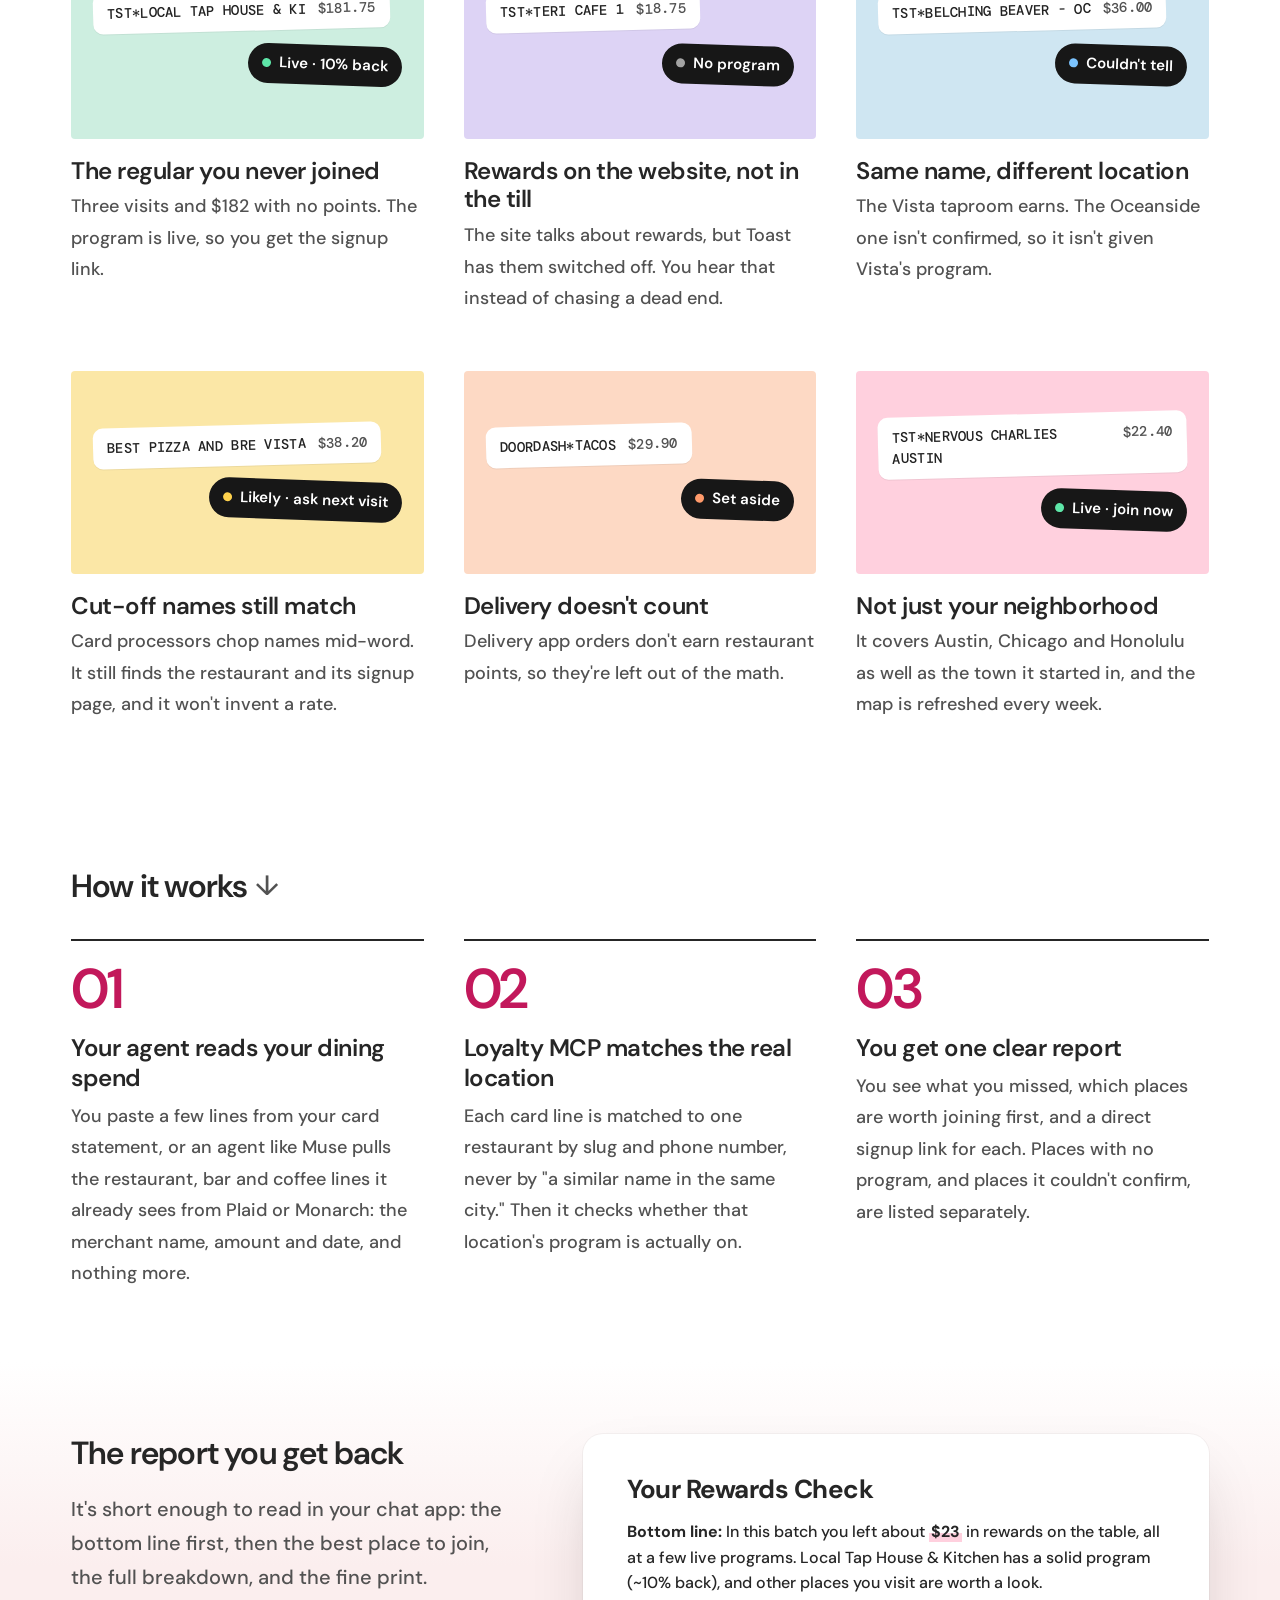
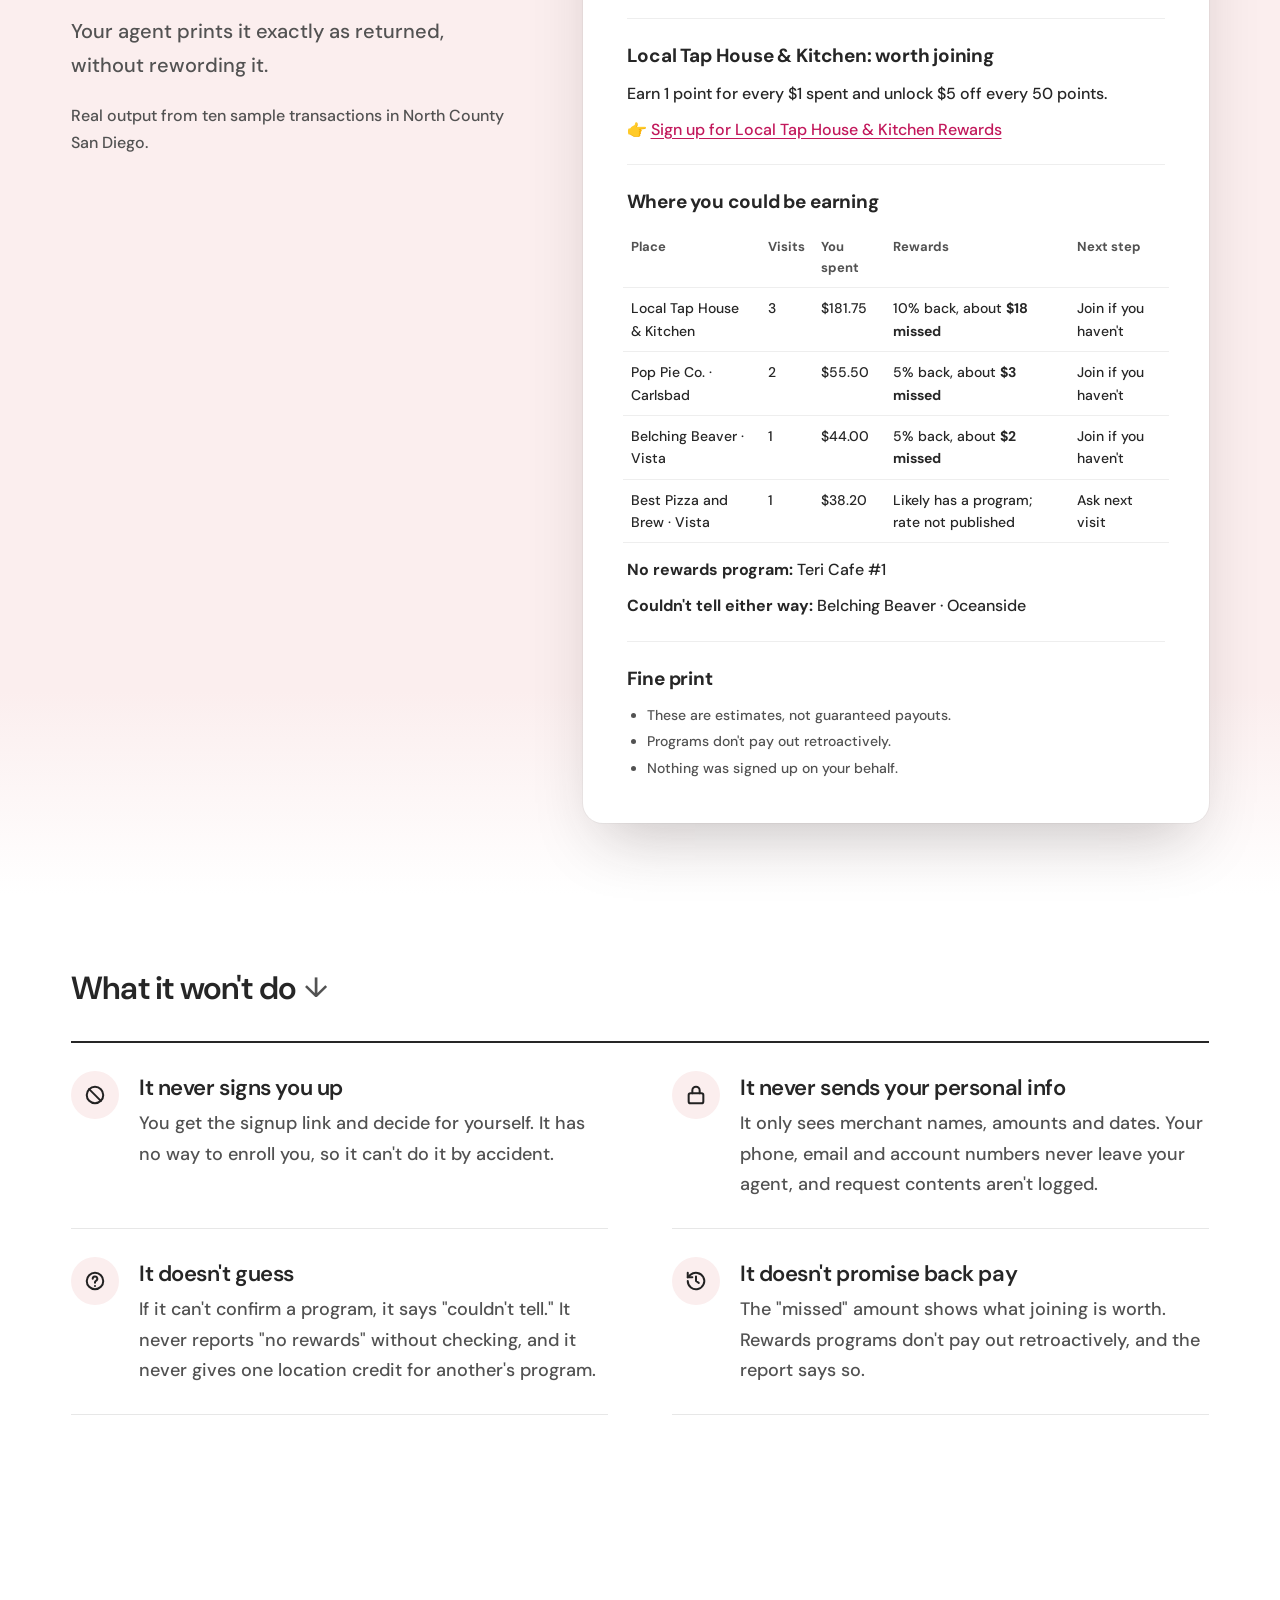
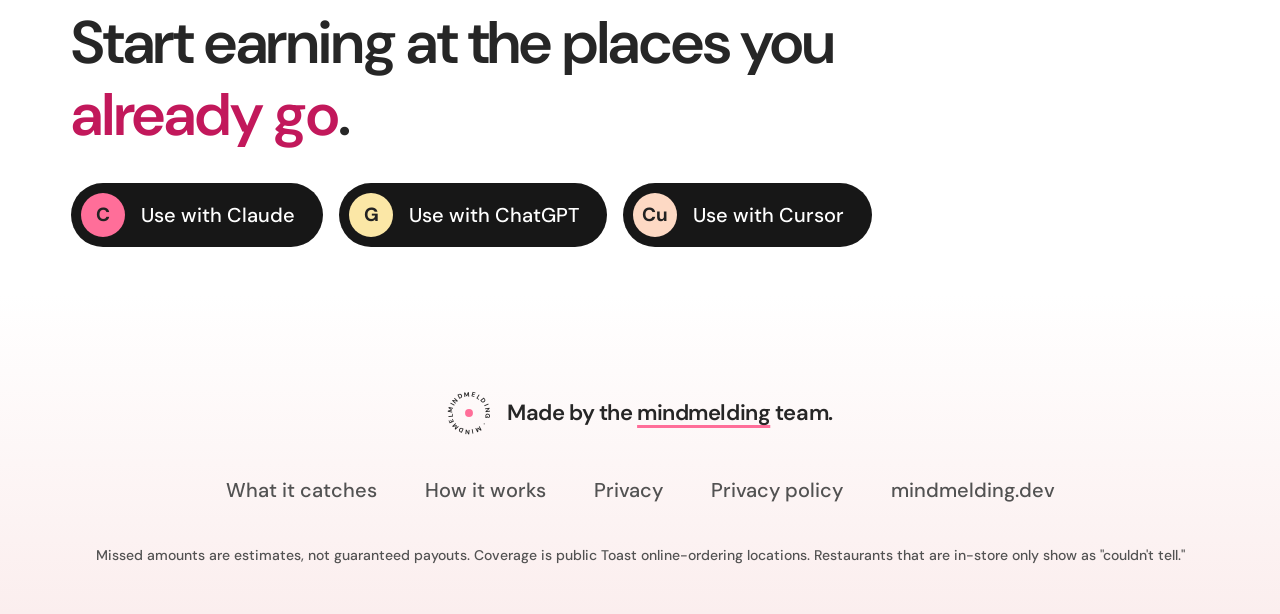
==== commit b8c70f09: "lmcp: setup URL ?src=site; fonts on bot and privacy (loyalty-mcp #27) Co-Authored-By: Claude Opus 5." ====
--- a/lmcp/index.html
+++ b/lmcp/index.html
@@ -9,7 +9,29 @@
 <meta property="og:title" content="Loyalty MCP · Find the rewards you're missing">
 <meta property="og:description" content="Your AI agent checks your dining spend against 13,326 live restaurant rewards programs and tells you where you should have been earning.">
 <meta property="og:site_name" content="Loyalty MCP by mindmelding">
-<meta name="twitter:card" content="summary">
+<meta property="og:url" content="https://mindmelding.dev/lmcp/">
+<meta property="og:image" content="https://mindmelding.dev/lmcp/og.png">
+<meta property="og:image:width" content="1200">
+<meta property="og:image:height" content="630">
+<meta property="og:image:alt" content="Loyalty MCP: every restaurant tab is a reward you either earned or left on the table.">
+<meta name="twitter:card" content="summary_large_image">
+<link rel="canonical" href="https://mindmelding.dev/lmcp/">
+<script type="application/ld+json">
+{
+  "@context": "https://schema.org",
+  "@type": "SoftwareApplication",
+  "name": "Loyalty MCP",
+  "url": "https://mindmelding.dev/lmcp/",
+  "applicationCategory": "FinanceApplication",
+  "operatingSystem": "Any (remote MCP server)",
+  "description": "Free MCP server that tells an AI assistant which restaurants on a card statement have a live rewards program, what was missed and where to join. Covers 28,253 Toast restaurants (13,326 with a live program) plus 246 national chains, rechecked weekly. No API key, no signup, and it never signs you up.",
+  "isAccessibleForFree": true,
+  "offers": { "@type": "Offer", "price": "0", "priceCurrency": "USD" },
+  "featureList": "Match card and bank descriptors to restaurants; look up live rewards programs; estimate missed rewards; signup links",
+  "image": "https://mindmelding.dev/lmcp/og.png",
+  "publisher": { "@type": "Organization", "name": "mindmelding", "url": "https://mindmelding.dev/" }
+}
+</script>
 <link rel="icon" href="data:image/svg+xml,%3Csvg xmlns='http://www.w3.org/2000/svg' viewBox='0 0 64 64'%3E%3Ccircle cx='32' cy='32' r='30' fill='%23ff6e99'/%3E%3Cpath d='M20 34l8 8 16-18' stroke='%23222' stroke-width='6' fill='none' stroke-linecap='round' stroke-linejoin='round'/%3E%3C/svg%3E">
 <link rel="preconnect" href="https://fonts.googleapis.com">
 <link rel="preconnect" href="https://fonts.gstatic.com" crossorigin>
@@ -55,7 +77,7 @@
   a { color: inherit; text-decoration: none; }
   button { font: inherit; color: inherit; background: none; border: 0; padding: 0; cursor: pointer; }
   img, svg { display: block; }
-  :focus-visible { outline: 3px solid var(--hotpink); outline-offset: 3px; border-radius: 6px; }
+  :focus-visible { outline: 3px solid var(--ink-900); outline-offset: 3px; border-radius: 6px; box-shadow: 0 0 0 6px var(--hotpink); }
 
   .wrap { width: 100%; max-width: var(--wrap); margin: 0 auto; padding: 0 16px; }
   .sr-only { position: absolute; width: 1px; height: 1px; overflow: hidden; clip: rect(0 0 0 0); white-space: nowrap; }
@@ -405,6 +427,24 @@
     .js .reveal { opacity: 1; transform: none; }
   }
 </style>
+<!-- PostHog (project 677157): page views with UTM tags. No cookies or local storage, no recordings. -->
+<script>
+  !function(t,e){var o,n,p,r;e.__SV||(window.posthog=e,e._i=[],e.init=function(i,s,a){function g(t,e){var o=e.split(".");2==o.length&&(t=t[o[0]],e=o[1]),t[e]=function(){t.push([e].concat(Array.prototype.slice.call(arguments,0)))}}(p=t.createElement("script")).type="text/javascript",p.crossOrigin="anonymous",p.async=!0,p.src=s.api_host.replace(".i.posthog.com","-assets.i.posthog.com")+"/static/array.js",(r=t.getElementsByTagName("script")[0]).parentNode.insertBefore(p,r);var u=e;for(void 0!==a?u=e[a]=[]:a="posthog",u.people=u.people||[],u.toString=function(t){var e="posthog";return"posthog"!==a&&(e+="."+a),t||(e+=" (stub)"),e},u.people.toString=function(){return u.toString(1)+".people (stub)"},o="init capture register register_once register_for_session unregister unregister_for_session getFeatureFlag getFeatureFlagPayload isFeatureEnabled reloadFeatureFlags updateEarlyAccessFeatureEnrollment getEarlyAccessFeatures on onFeatureFlags onSessionId getSurveys getActiveMatchingSurveys renderSurvey canRenderSurvey getNextSurveyStep identify setPersonProperties group resetGroups setPersonPropertiesForFlags resetPersonPropertiesForFlags setGroupPropertiesForFlags resetGroupPropertiesForFlags reset get_distinct_id getGroups get_session_id get_session_replay_url alias set_config startSessionRecording stopSessionRecording sessionRecordingStarted captureException loadToolbar get_property getSessionProperty createPersonProfile opt_in_capturing opt_out_capturing has_opted_in_capturing has_opted_out_capturing clear_opt_in_out_capturing debug".split(" "),n=0;n<o.length;n++)g(u,o[n]);e._i.push([i,s,a])},e.__SV=1)}(document,window.posthog||[]);
+  posthog.init('phc_CSLQ6YZgXfkmFEvttfxVarxLJ2vVfjQ2ZQJ4BXdHLCvN', {
+    api_host: 'https://us.i.posthog.com',
+    persistence: 'memory',
+    person_profiles: 'identified_only',
+    disable_session_recording: true,
+    autocapture: false,
+    capture_pageview: true,
+    capture_pageleave: false
+  });
+  // Our own visits and previews count as tests: add ?is_test=1, or open on localhost / a preview host.
+  posthog.register({
+    is_test: /[?&]is_test=1\b/.test(location.search) || !/^(www\.)?mindmelding\.dev$/.test(location.hostname),
+    site: 'lmcp'
+  });
+</script>
 </head>
 <body>
 <script>document.documentElement.classList.add('js');</script>
@@ -452,7 +492,7 @@
         </button>
       </div>
 
-      <p class="free-note reveal" style="transition-delay:.25s">Free. No API key, no signup. Also works in Claude Code, VS Code and any MCP client: <code>https://loyalty-overlay.fly.dev/mcp</code></p>
+      <p class="free-note reveal" style="transition-delay:.25s">Free. No API key, no signup. Also works in Claude Code, VS Code and any MCP client: <code>https://loyalty-overlay.fly.dev/mcp?src=site</code></p>
 
       <div class="marquee reveal" style="transition-delay:.3s" aria-hidden="true">
         <div class="marquee-track" id="marquee-track"></div>
@@ -725,13 +765,14 @@
 
 <script>
 (function () {
-  var MCP_URL = 'https://loyalty-overlay.fly.dev/mcp';
+  var MCP_URL = 'https://loyalty-overlay.fly.dev/mcp?src=site';
   var FREE_PROMPT =
         'Use the Loyalty MCP tools to check these card or bank lines for restaurant rewards I could be earning.\n\n' +
         'For each line, keep the full description exactly as printed. Call estimate_missed with all of them, then show me the report_markdown it returns, exactly as written.\n\n' +
-        'Here are my lines (description, amount, date):\n' +
+        'SAMPLE lines (description, amount, date). Say the report is a sample, not my spending. I\'ll paste my own lines after:\n' +
         'TST*LOCAL TAP HOUSE & KI  $50.00  2026-10-01\n' +
-        'TST*BELCHING BEAVER - VI  $36.00  2026-10-04\n\n' +
+        'TST*BELCHING BEAVER - VI  $36.00  2026-10-04\n' +
+        '(Replace these two with lines from your own statement.)\n\n' +
         "Don't sign me up for anything.";
   var AGENTS = {
     claude: {
@@ -843,6 +884,7 @@
     var a = AGENTS[key];
     if (!a) return;
     current = a;
+    a.key = key;
     document.getElementById('modal-title').textContent = 'Use with ' + a.name;
     document.getElementById('modal-agent-name').textContent = a.name;
     document.getElementById('modal-lede').textContent = a.lede;
@@ -865,6 +907,11 @@
       modal.setAttribute('open', '');
     }
     if (location.hash !== '#' + key) history.replaceState(null, '', '#' + key);
+    phCapture('setup_modal_opened', { agent: key });
+  }
+
+  function phCapture(event, props) {
+    try { if (window.posthog) window.posthog.capture(event, props); } catch (e) {}
   }
 
   function resetCopy() {
@@ -901,6 +948,7 @@
       copyBtn.classList.add('copied');
       copyLabel.textContent = 'Copied';
       copyStatus.textContent = 'Now paste it into ' + current.name + '.';
+      phCapture('setup_copied', { agent: current.key, part: 'prompt' });
     };
     var fail = function () {
       selectPrompt();
@@ -917,7 +965,10 @@
     if (!current || !current.setup) return;
     var b = this;
     if (navigator.clipboard && window.isSecureContext) {
-      navigator.clipboard.writeText(current.setup).then(function () { b.textContent = 'Copied'; });
+      navigator.clipboard.writeText(current.setup).then(function () {
+        b.textContent = 'Copied';
+        phCapture('setup_copied', { agent: current.key, part: 'setup' });
+      });
     }
   });
 
